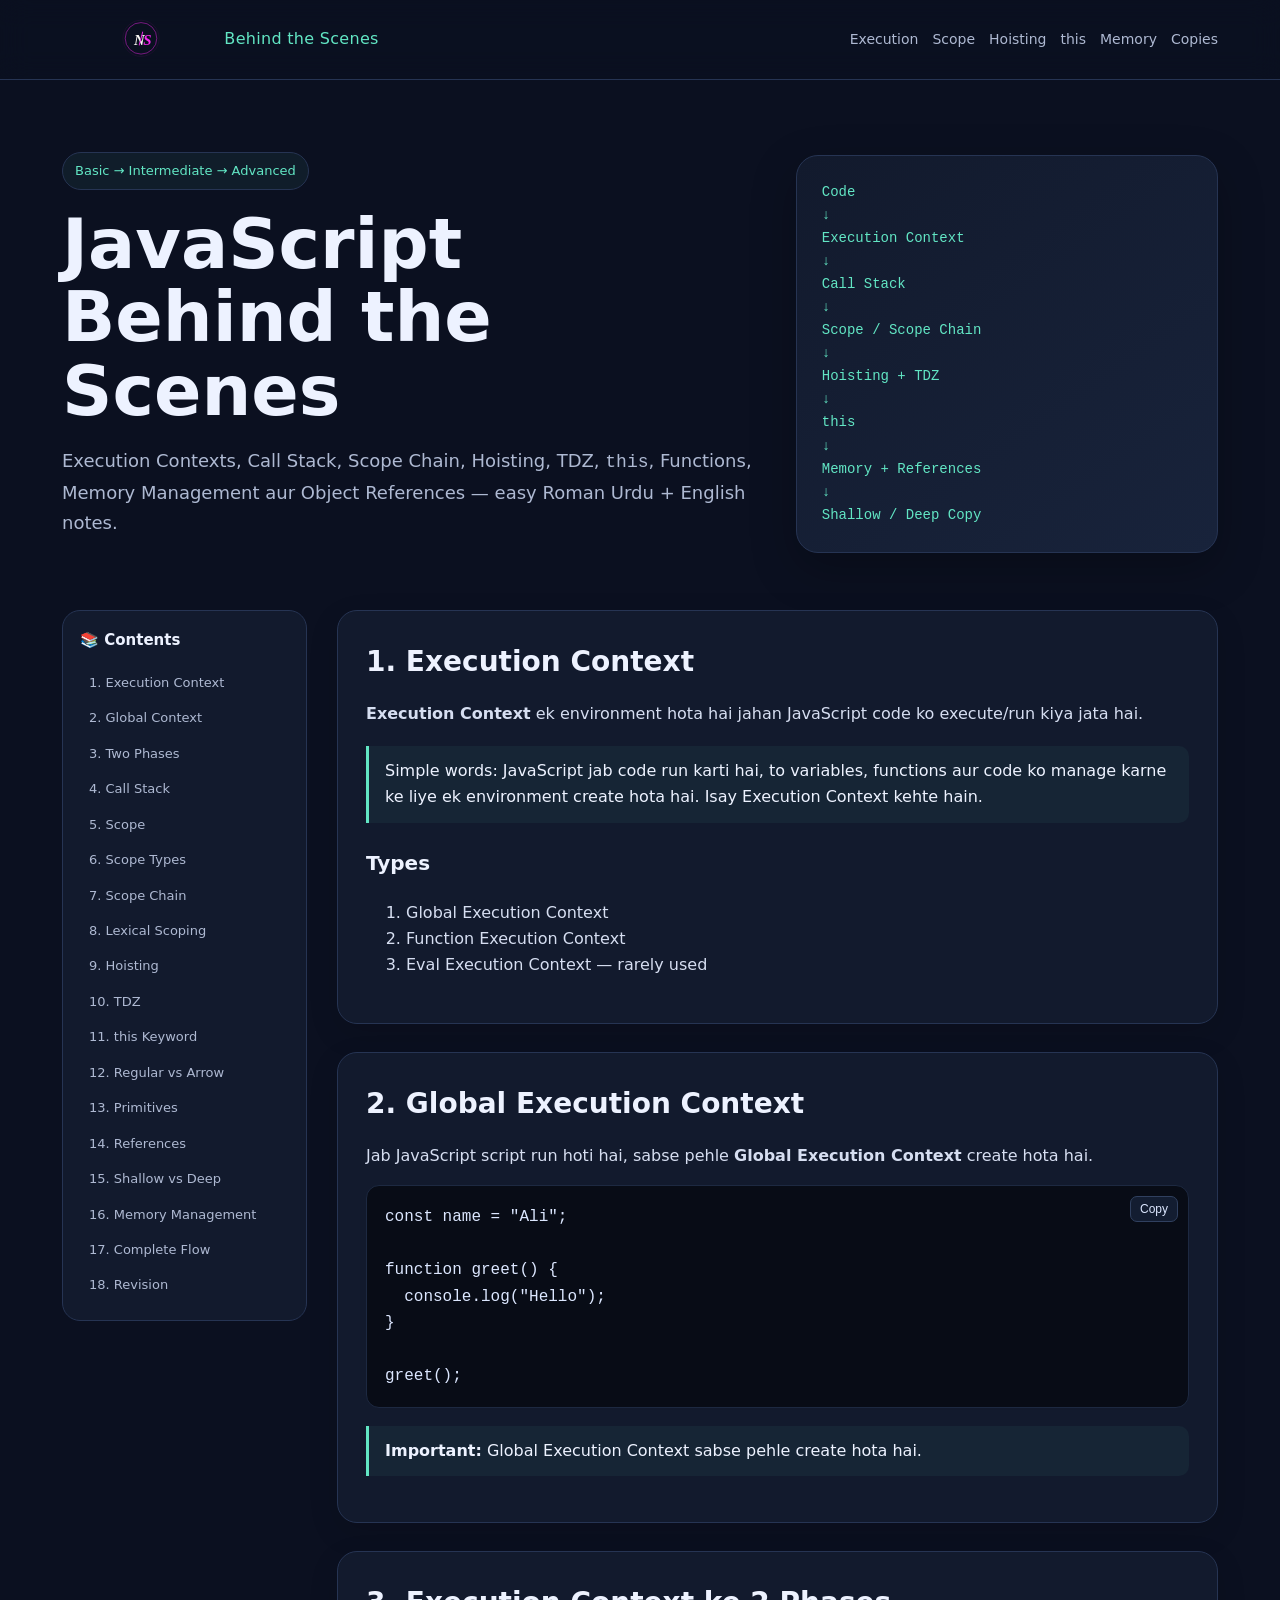
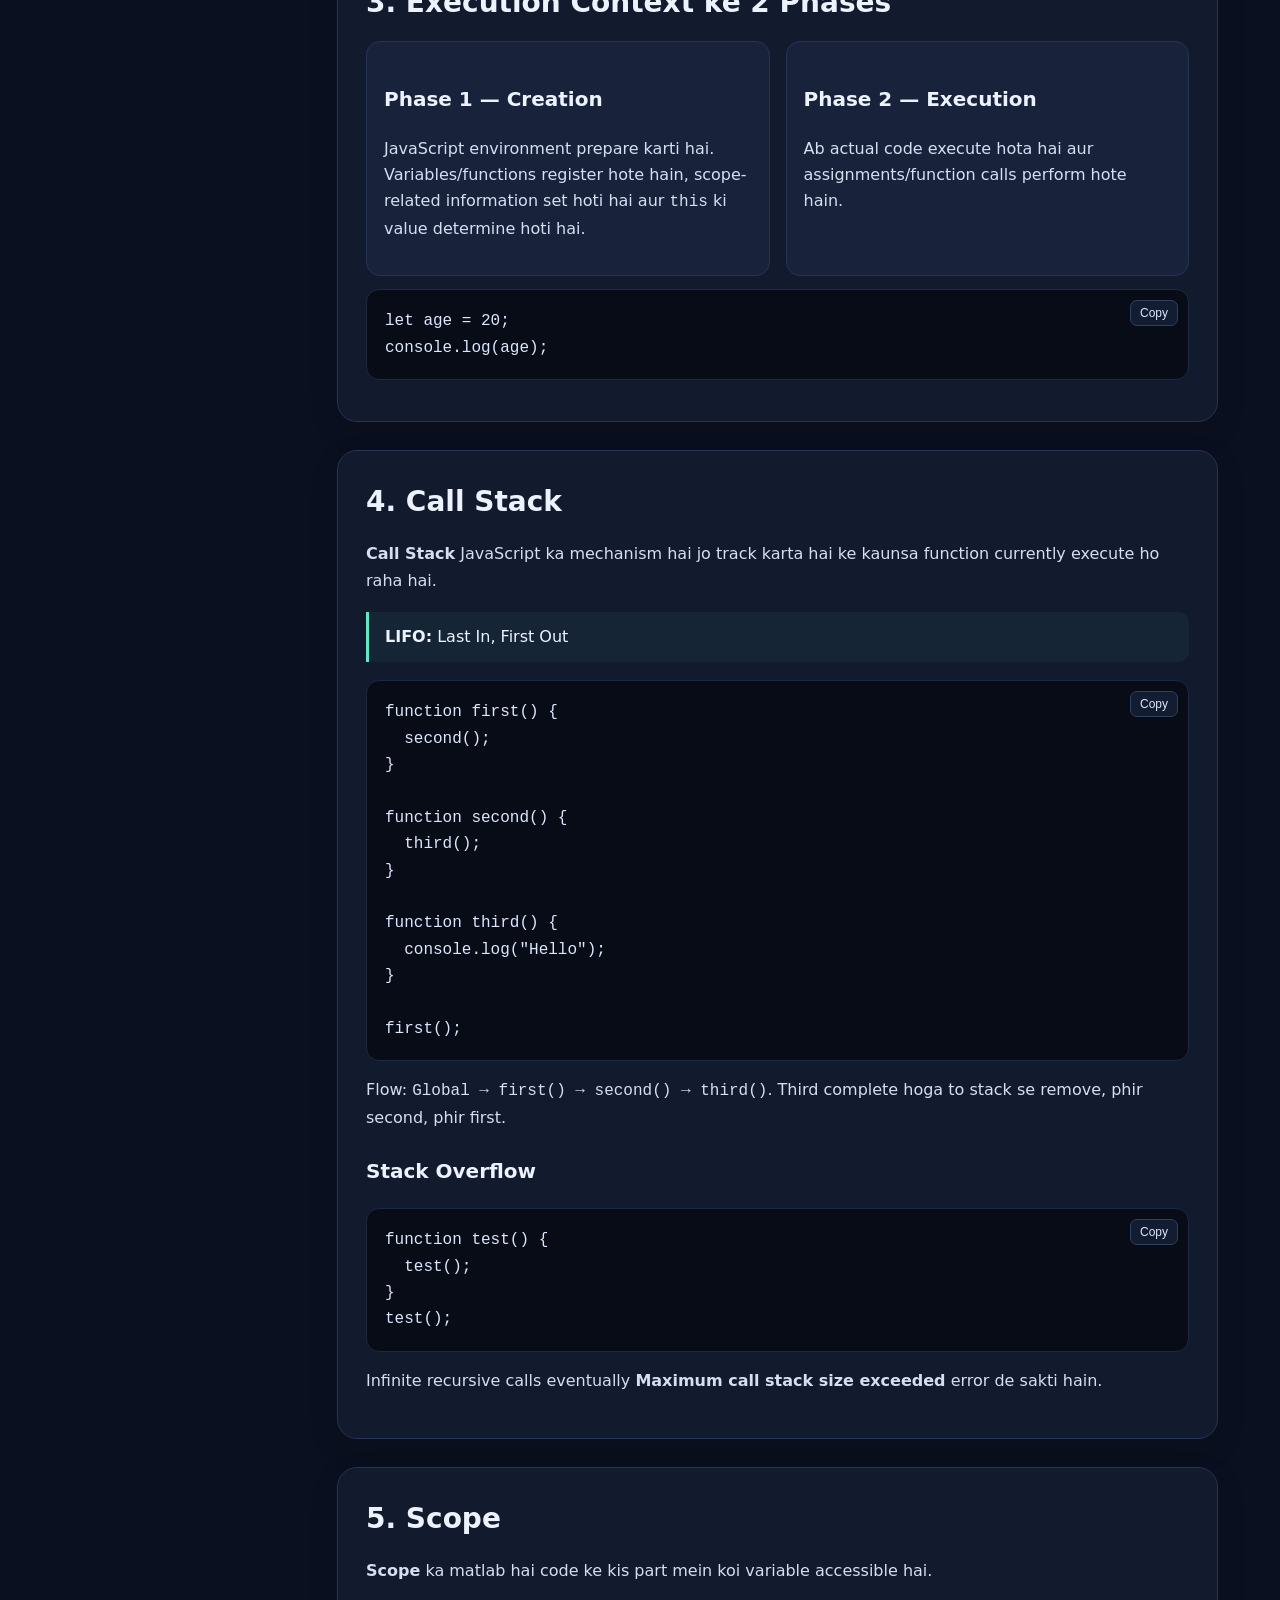
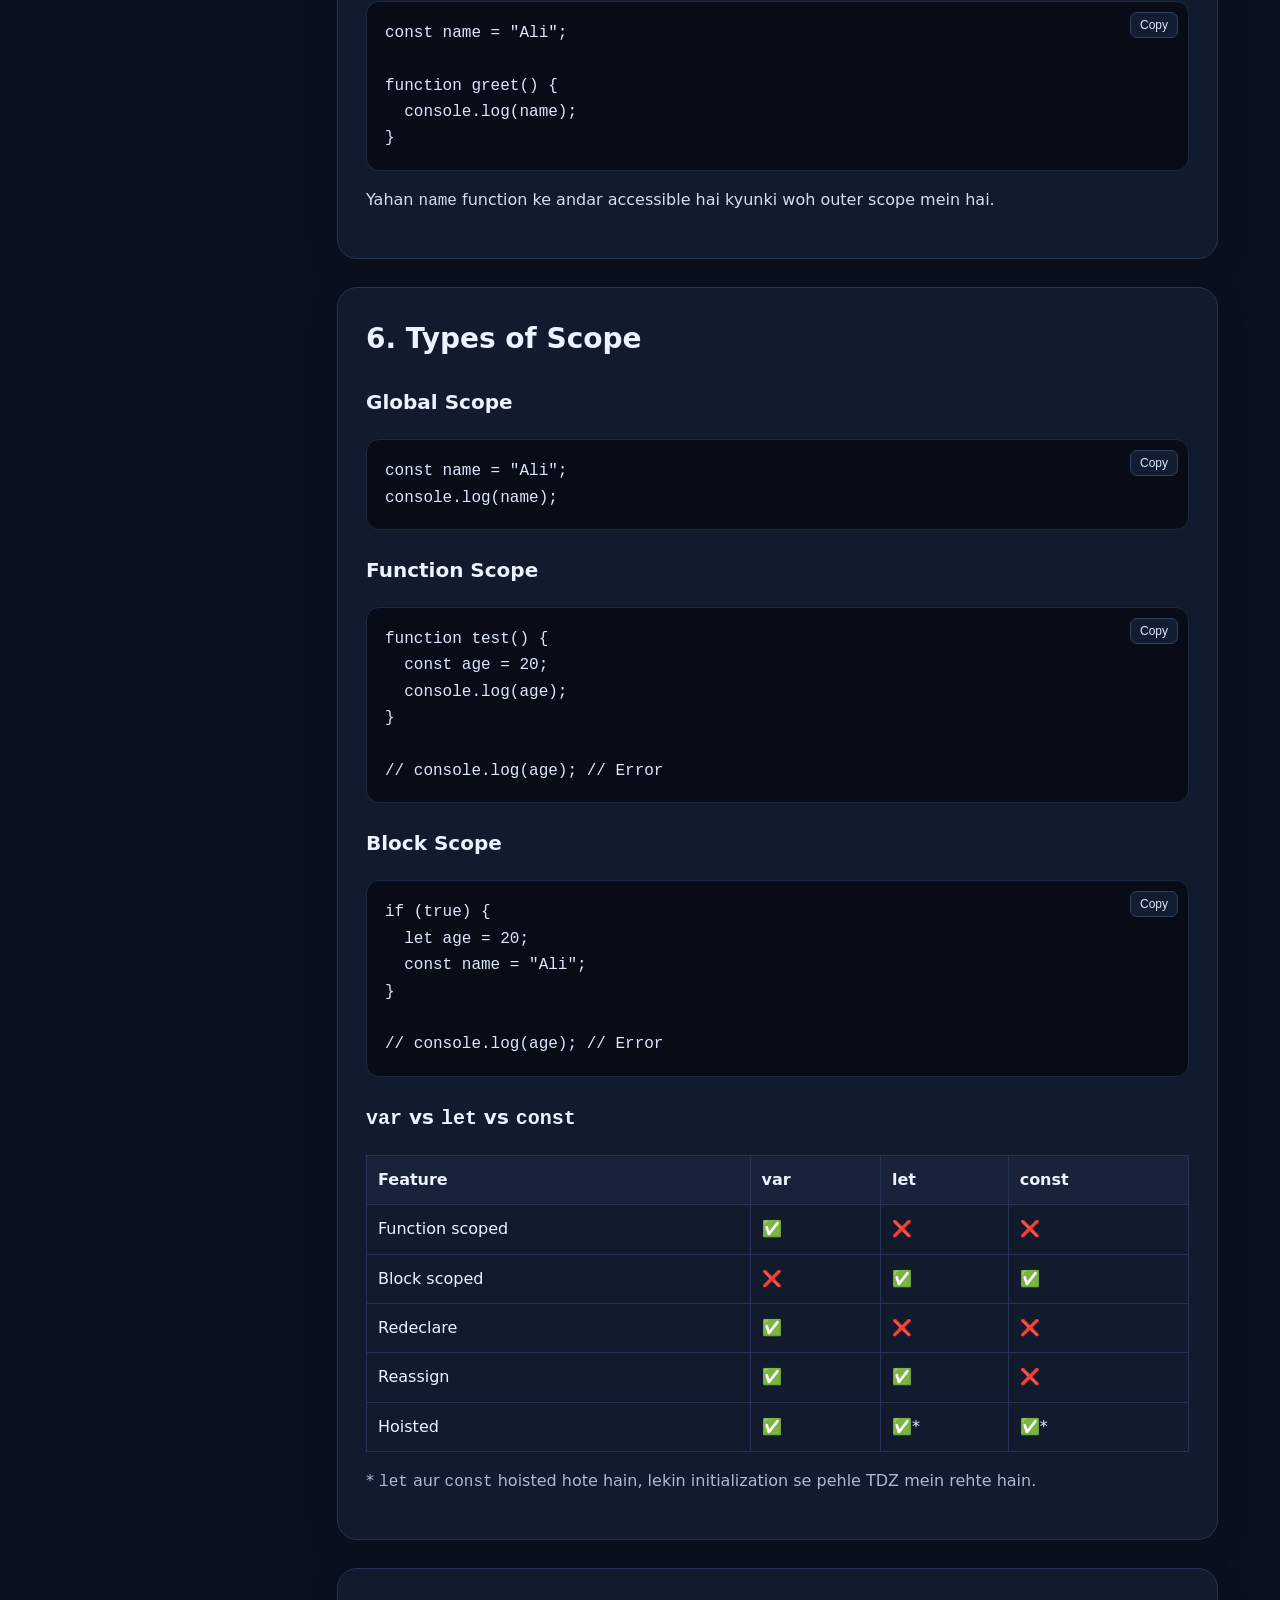
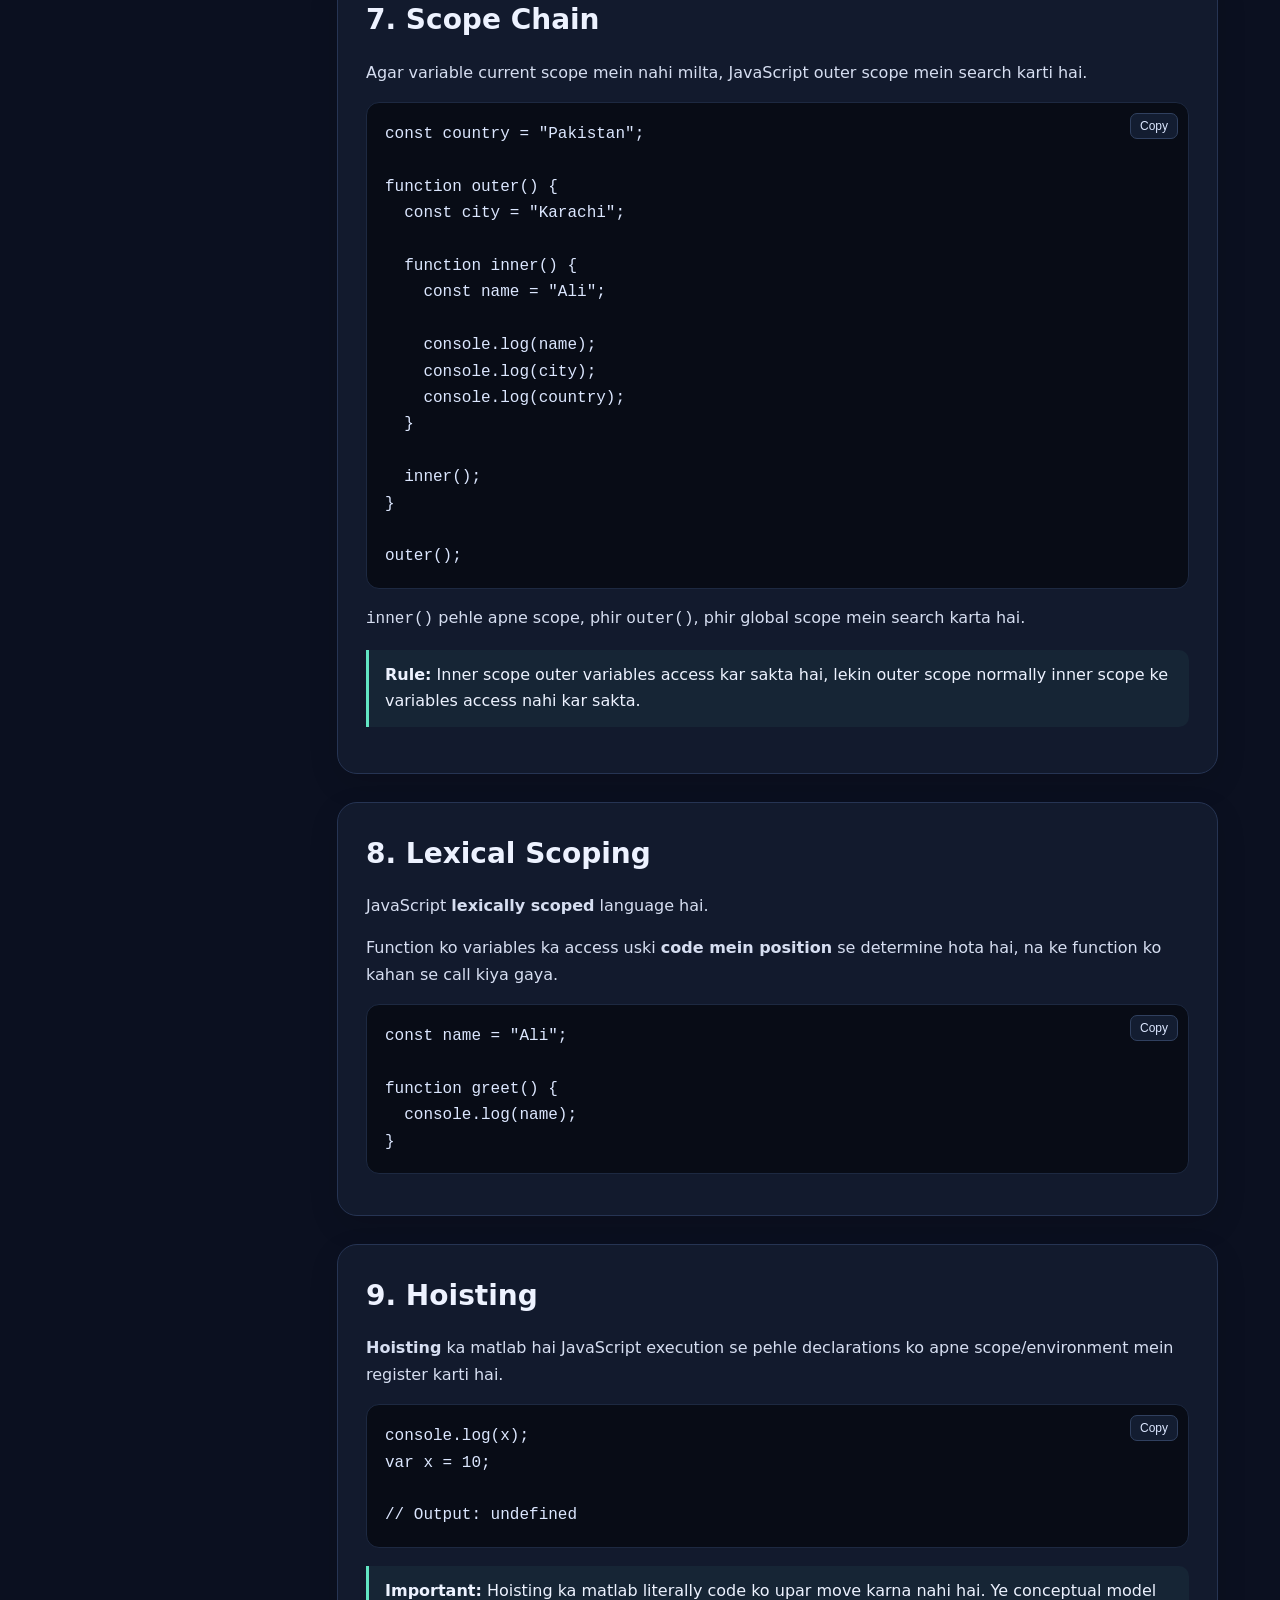
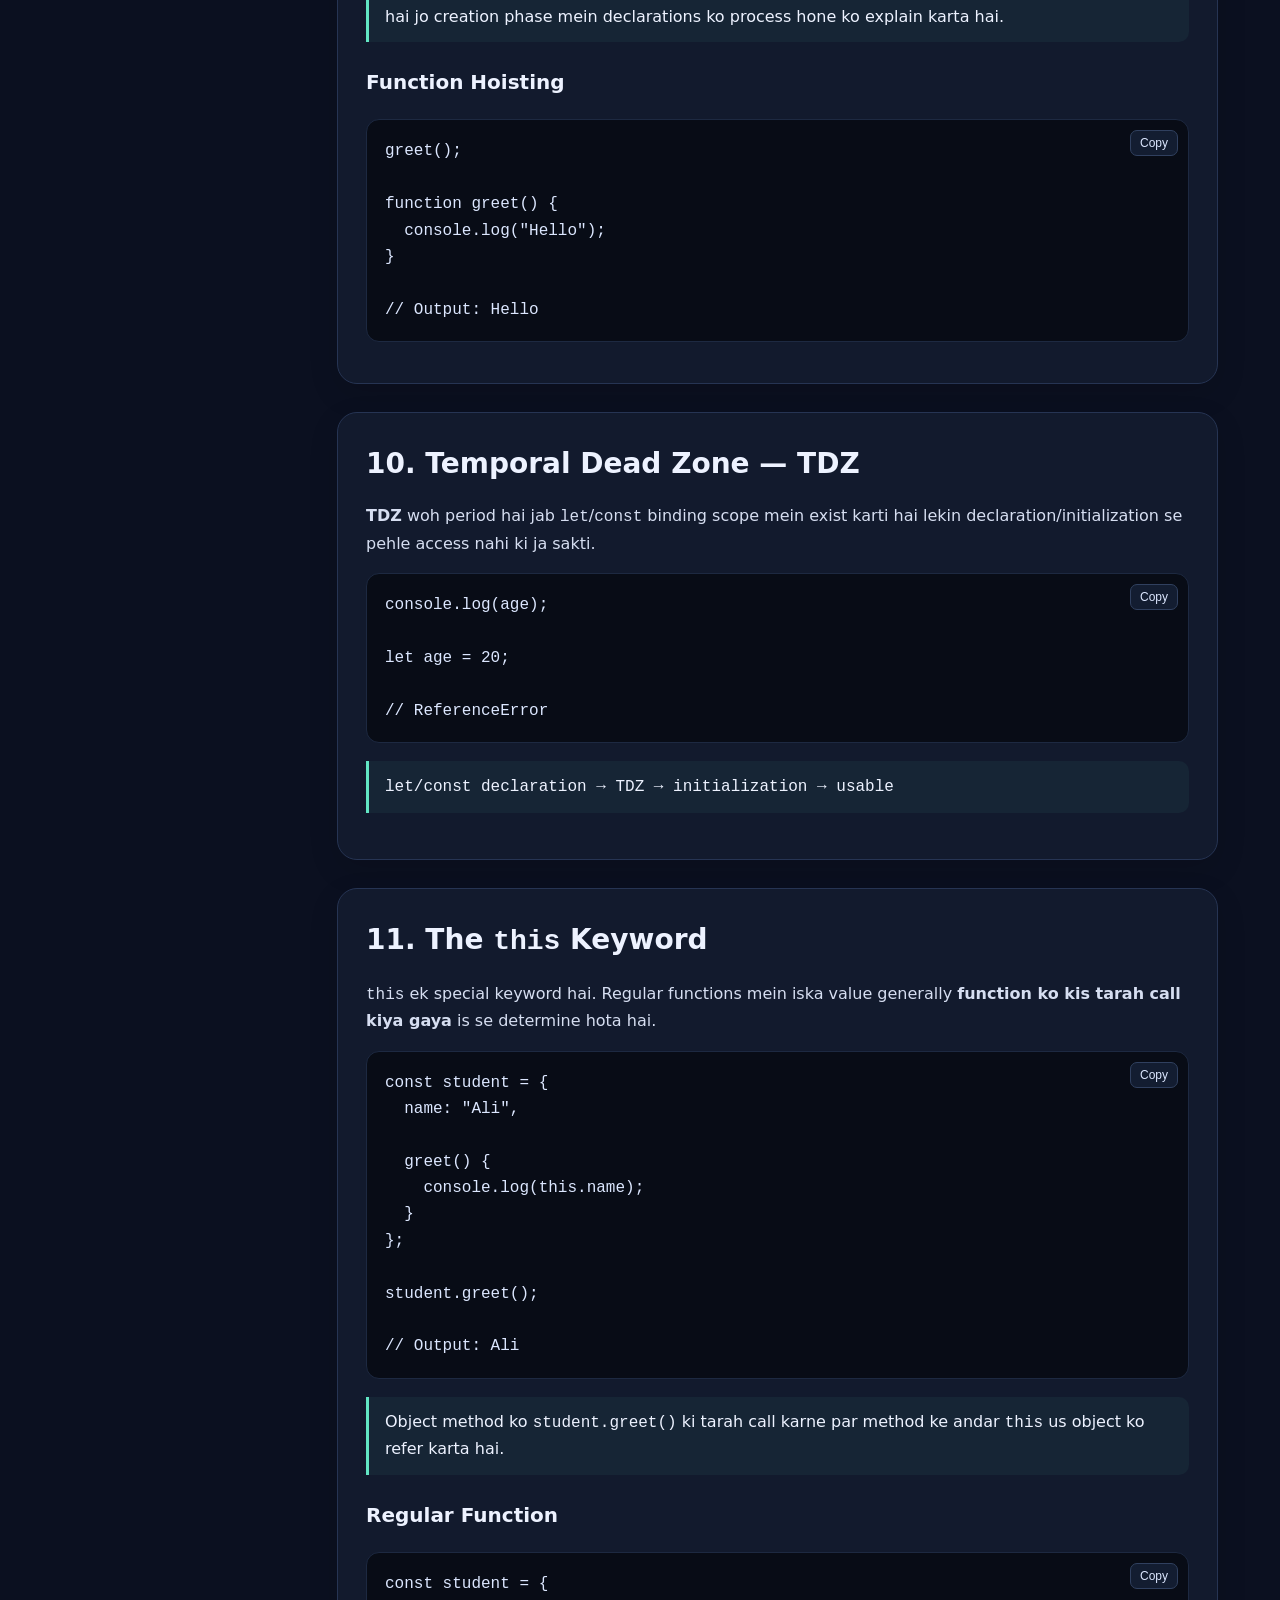
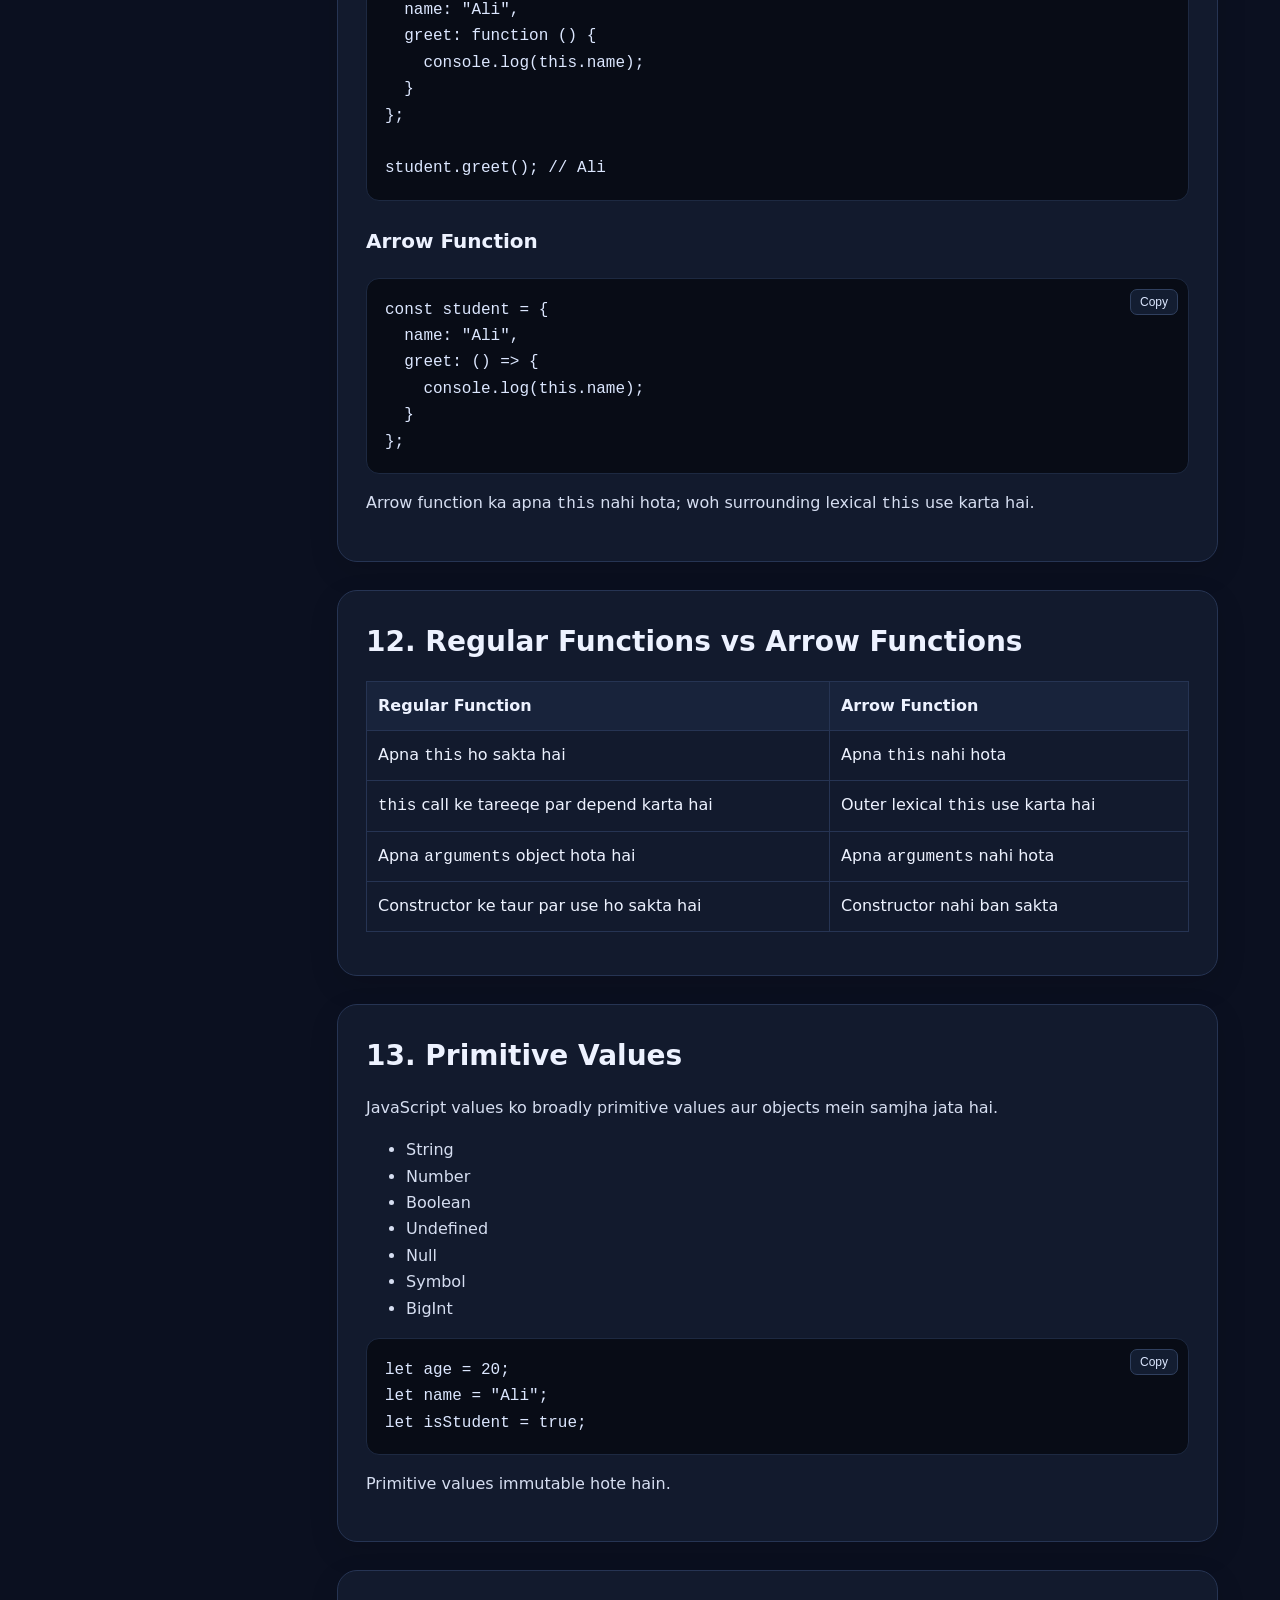
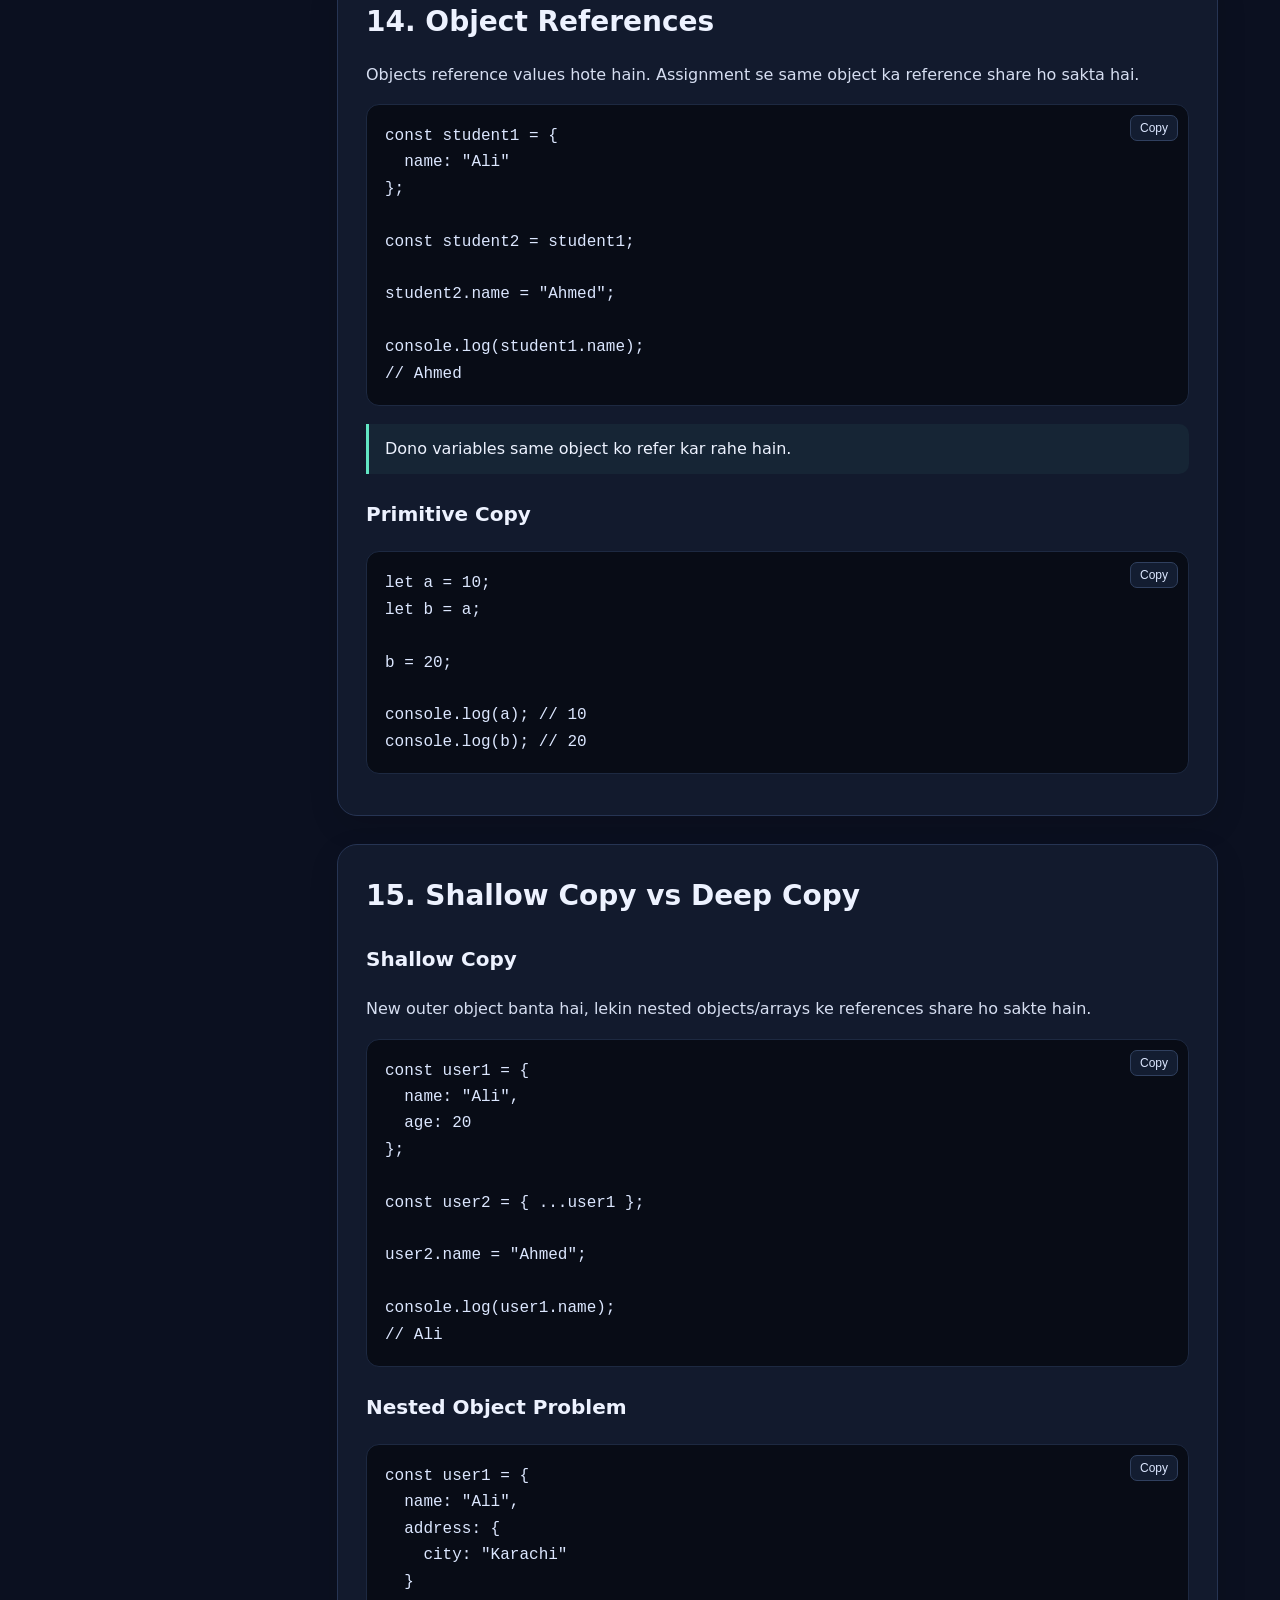
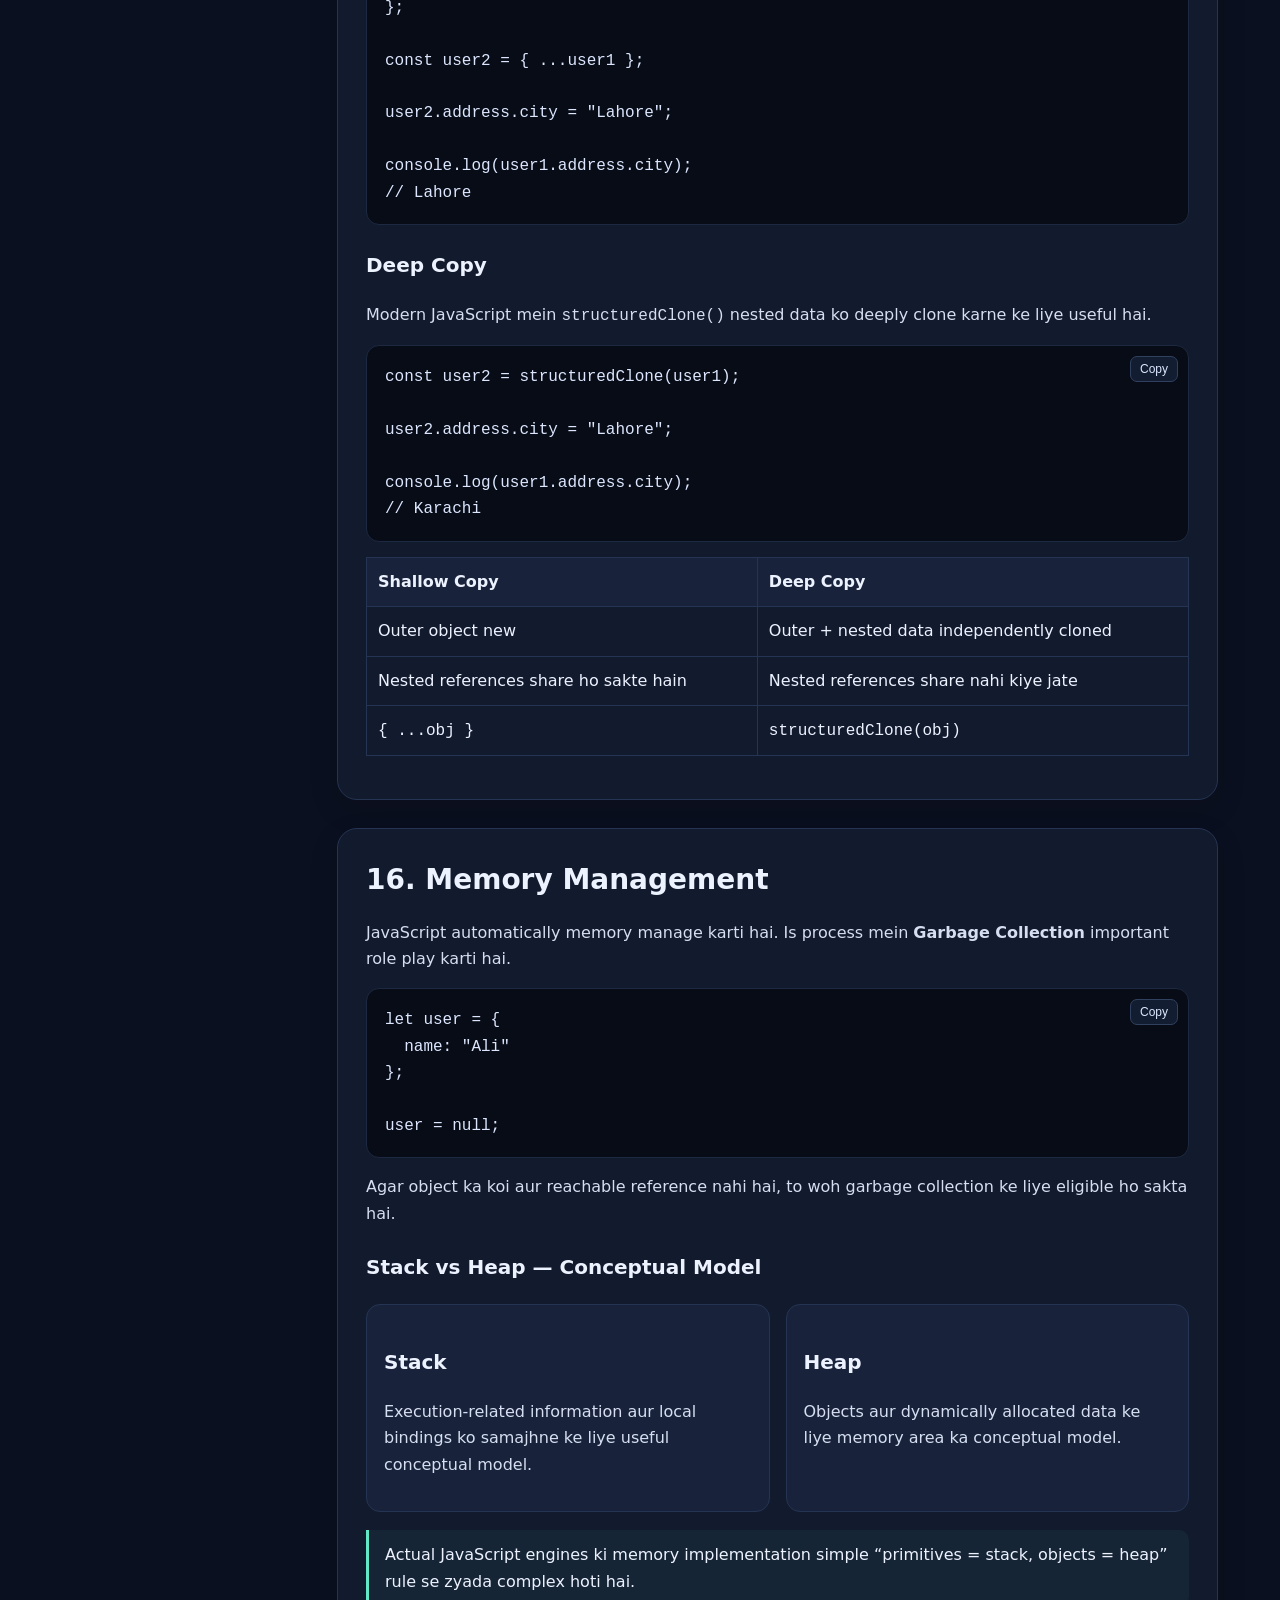
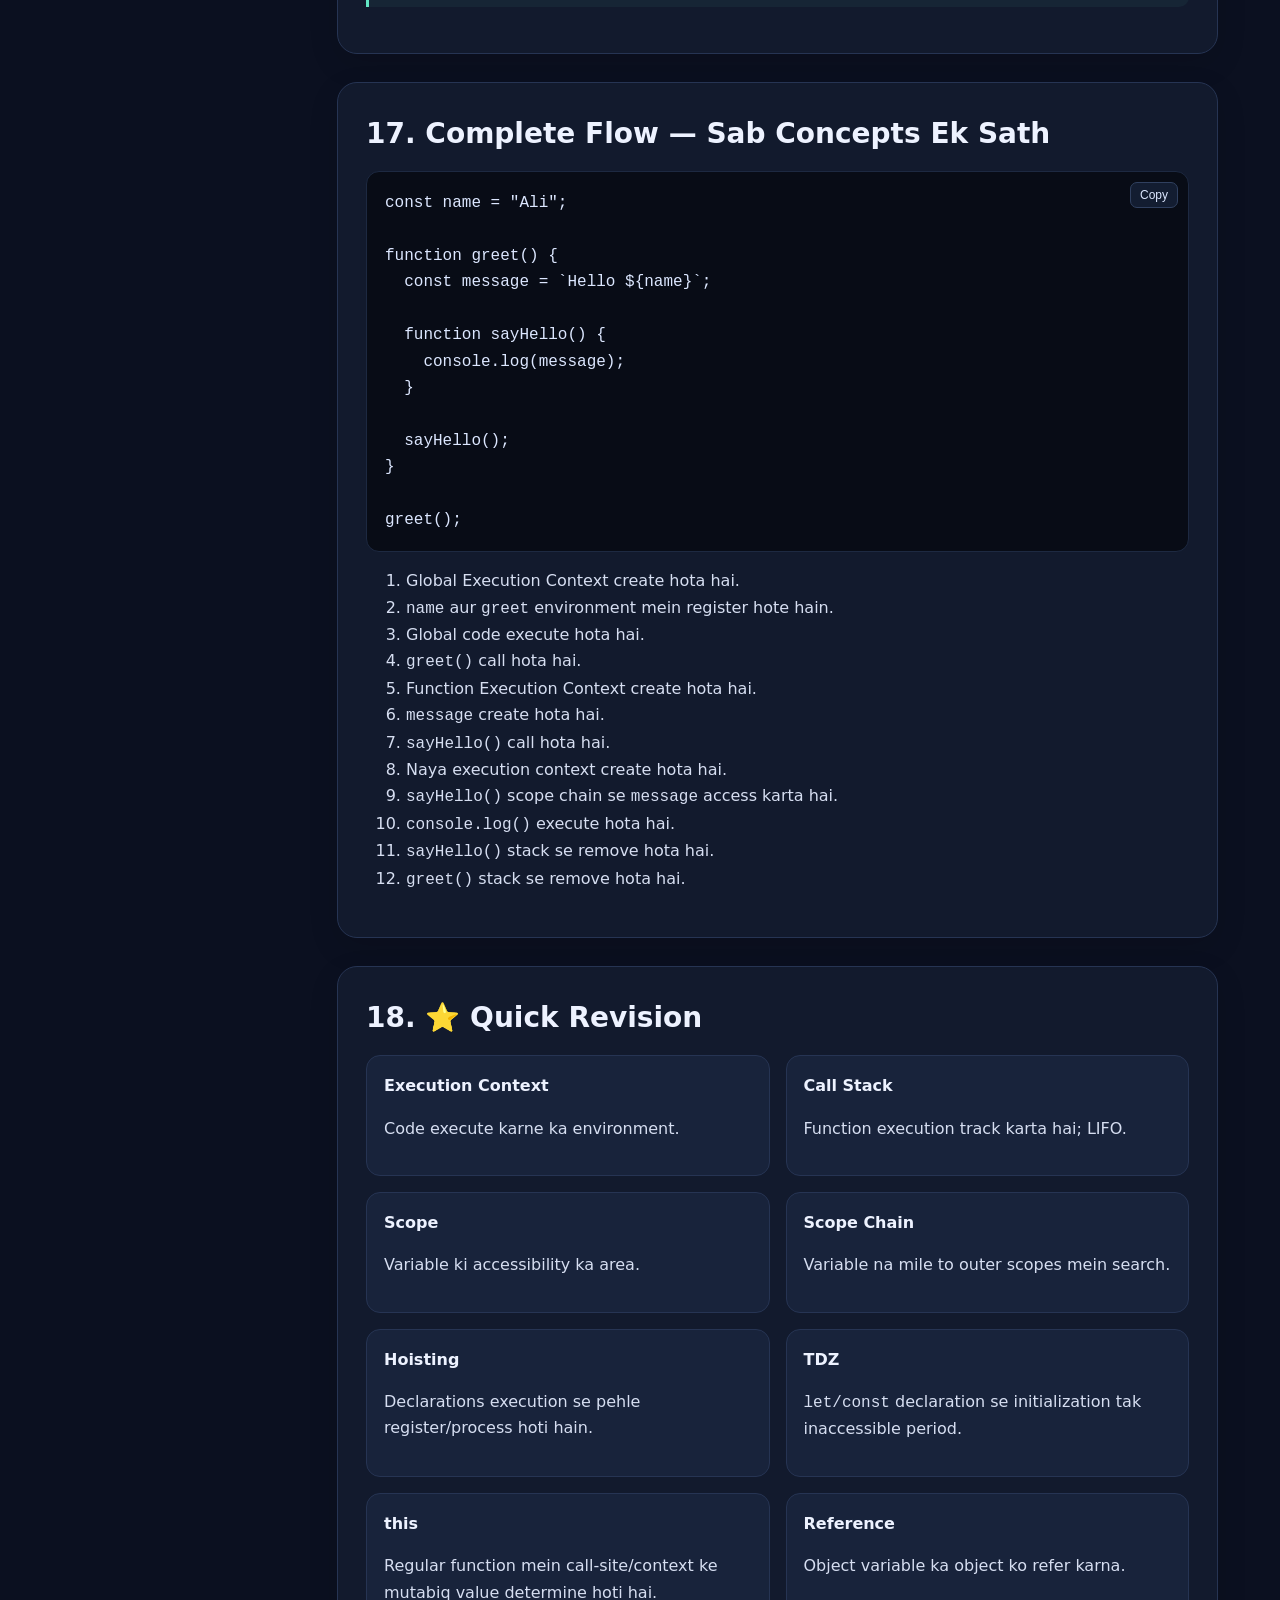
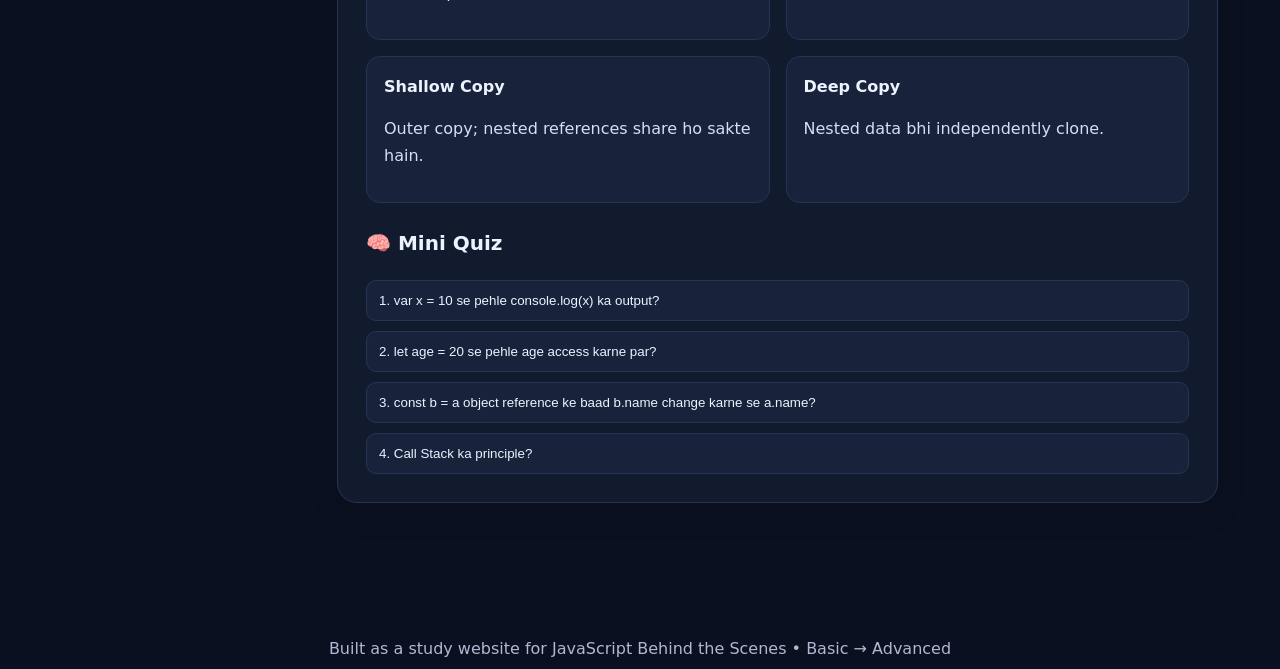
==== Beind_the_scene.html @ 3833b18a "first commit" ====
<!DOCTYPE html>
<html lang="en">
<head>
<meta charset="UTF-8">
<meta name="viewport" content="width=device-width, initial-scale=1.0">
<title>JavaScript Behind the Scenes</title>
<link rel="stylesheet" href="style.css">
</head>
<body>
<header>
<nav class="nav">
  <div class="logo">
    <img src="image/logoT.svg" alt="">
    <span>Behind the Scenes</span>
  </div>
  <div class="navlinks">
    <a href="#execution">Execution</a><a href="#scope">Scope</a><a href="#hoisting">Hoisting</a>
    <a href="#this">this</a><a href="#memory">Memory</a><a href="#copy">Copies</a>
  </div>
</nav>
</header>

<main>
<div class="hero">
  <div>
    <span class="badge">Basic → Intermediate → Advanced</span>
    <h1>JavaScript<br>Behind the Scenes</h1>
    <p>Execution Contexts, Call Stack, Scope Chain, Hoisting, TDZ, <code>this</code>, Functions, Memory Management aur Object References — easy Roman Urdu + English notes.</p>
  </div>
  <div class="hero-card">
    <div class="flow">Code
 ↓
Execution Context
 ↓
Call Stack
 ↓
Scope / Scope Chain
 ↓
Hoisting + TDZ
 ↓
this
 ↓
Memory + References
 ↓
Shallow / Deep Copy</div>
  </div>
</div>

<div class="layout">
<aside>
<h3>📚 Contents</h3>
<a href="#execution">1. Execution Context</a>
<a href="#global">2. Global Context</a>
<a href="#phases">3. Two Phases</a>
<a href="#stack">4. Call Stack</a>
<a href="#scope">5. Scope</a>
<a href="#scope-types">6. Scope Types</a>
<a href="#scopechain">7. Scope Chain</a>
<a href="#lexical">8. Lexical Scoping</a>
<a href="#hoisting">9. Hoisting</a>
<a href="#tdz">10. TDZ</a>
<a href="#this">11. this Keyword</a>
<a href="#functions">12. Regular vs Arrow</a>
<a href="#primitives">13. Primitives</a>
<a href="#references">14. References</a>
<a href="#copy">15. Shallow vs Deep</a>
<a href="#memory">16. Memory Management</a>
<a href="#flow">17. Complete Flow</a>
<a href="#revision">18. Revision</a>
</aside>

<div>
<section id="execution">
<h2>1. Execution Context</h2>
<p><b>Execution Context</b> ek environment hota hai jahan JavaScript code ko execute/run kiya jata hai.</p>
<div class="note">Simple words: JavaScript jab code run karti hai, to variables, functions aur code ko manage karne ke liye ek environment create hota hai. Isay Execution Context kehte hain.</div>
<h3>Types</h3>
<ol><li>Global Execution Context</li><li>Function Execution Context</li><li>Eval Execution Context — rarely used</li></ol>
</section>

<section id="global">
<h2>2. Global Execution Context</h2>
<p>Jab JavaScript script run hoti hai, sabse pehle <b>Global Execution Context</b> create hota hai.</p>
<pre><button class="copy">Copy</button><code>const name = "Ali";

function greet() {
  console.log("Hello");
}

greet();</code></pre>
<div class="note"><b>Important:</b> Global Execution Context sabse pehle create hota hai.</div>
</section>

<section id="phases">
<h2>3. Execution Context ke 2 Phases</h2>
<div class="grid">
<div class="mini"><h3>Phase 1 — Creation</h3><p>JavaScript environment prepare karti hai. Variables/functions register hote hain, scope-related information set hoti hai aur <code>this</code> ki value determine hoti hai.</p></div>
<div class="mini"><h3>Phase 2 — Execution</h3><p>Ab actual code execute hota hai aur assignments/function calls perform hote hain.</p></div>
</div>
<pre><button class="copy">Copy</button><code>let age = 20;
console.log(age);</code></pre>
</section>

<section id="stack">
<h2>4. Call Stack</h2>
<p><b>Call Stack</b> JavaScript ka mechanism hai jo track karta hai ke kaunsa function currently execute ho raha hai.</p>
<div class="note"><b>LIFO:</b> Last In, First Out</div>
<pre><button class="copy">Copy</button><code>function first() {
  second();
}

function second() {
  third();
}

function third() {
  console.log("Hello");
}

first();</code></pre>
<p>Flow: <code>Global → first() → second() → third()</code>. Third complete hoga to stack se remove, phir second, phir first.</p>
<h3>Stack Overflow</h3>
<pre><button class="copy">Copy</button><code>function test() {
  test();
}
test();</code></pre>
<p>Infinite recursive calls eventually <b>Maximum call stack size exceeded</b> error de sakti hain.</p>
</section>

<section id="scope">
<h2>5. Scope</h2>
<p><b>Scope</b> ka matlab hai code ke kis part mein koi variable accessible hai.</p>
<pre><button class="copy">Copy</button><code>const name = "Ali";

function greet() {
  console.log(name);
}</code></pre>
<p>Yahan <code>name</code> function ke andar accessible hai kyunki woh outer scope mein hai.</p>
</section>

<section id="scope-types">
<h2>6. Types of Scope</h2>
<h3>Global Scope</h3>
<pre><button class="copy">Copy</button><code>const name = "Ali";
console.log(name);</code></pre>
<h3>Function Scope</h3>
<pre><button class="copy">Copy</button><code>function test() {
  const age = 20;
  console.log(age);
}

// console.log(age); // Error</code></pre>
<h3>Block Scope</h3>
<pre><button class="copy">Copy</button><code>if (true) {
  let age = 20;
  const name = "Ali";
}

// console.log(age); // Error</code></pre>
<h3><code>var</code> vs <code>let</code> vs <code>const</code></h3>
<table><tr><th>Feature</th><th>var</th><th>let</th><th>const</th></tr>
<tr><td>Function scoped</td><td>✅</td><td>❌</td><td>❌</td></tr>
<tr><td>Block scoped</td><td>❌</td><td>✅</td><td>✅</td></tr>
<tr><td>Redeclare</td><td>✅</td><td>❌</td><td>❌</td></tr>
<tr><td>Reassign</td><td>✅</td><td>✅</td><td>❌</td></tr>
<tr><td>Hoisted</td><td>✅</td><td>✅*</td><td>✅*</td></tr></table>
<p class="muted">* <code>let</code> aur <code>const</code> hoisted hote hain, lekin initialization se pehle TDZ mein rehte hain.</p>
</section>

<section id="scopechain">
<h2>7. Scope Chain</h2>
<p>Agar variable current scope mein nahi milta, JavaScript outer scope mein search karti hai.</p>
<pre><button class="copy">Copy</button><code>const country = "Pakistan";

function outer() {
  const city = "Karachi";

  function inner() {
    const name = "Ali";

    console.log(name);
    console.log(city);
    console.log(country);
  }

  inner();
}

outer();</code></pre>
<p><code>inner()</code> pehle apne scope, phir <code>outer()</code>, phir global scope mein search karta hai.</p>
<div class="note"><b>Rule:</b> Inner scope outer variables access kar sakta hai, lekin outer scope normally inner scope ke variables access nahi kar sakta.</div>
</section>

<section id="lexical">
<h2>8. Lexical Scoping</h2>
<p>JavaScript <b>lexically scoped</b> language hai.</p>
<p>Function ko variables ka access uski <b>code mein position</b> se determine hota hai, na ke function ko kahan se call kiya gaya.</p>
<pre><button class="copy">Copy</button><code>const name = "Ali";

function greet() {
  console.log(name);
}</code></pre>
</section>

<section id="hoisting">
<h2>9. Hoisting</h2>
<p><b>Hoisting</b> ka matlab hai JavaScript execution se pehle declarations ko apne scope/environment mein register karti hai.</p>
<pre><button class="copy">Copy</button><code>console.log(x);
var x = 10;

// Output: undefined</code></pre>
<div class="note"><b>Important:</b> Hoisting ka matlab literally code ko upar move karna nahi hai. Ye conceptual model hai jo creation phase mein declarations ko process hone ko explain karta hai.</div>
<h3>Function Hoisting</h3>
<pre><button class="copy">Copy</button><code>greet();

function greet() {
  console.log("Hello");
}

// Output: Hello</code></pre>
</section>

<section id="tdz">
<h2>10. Temporal Dead Zone — TDZ</h2>
<p><b>TDZ</b> woh period hai jab <code>let</code>/<code>const</code> binding scope mein exist karti hai lekin declaration/initialization se pehle access nahi ki ja sakti.</p>
<pre><button class="copy">Copy</button><code>console.log(age);

let age = 20;

// ReferenceError</code></pre>
<div class="note"><code>let/const declaration → TDZ → initialization → usable</code></div>
</section>

<section id="this">
<h2>11. The <code>this</code> Keyword</h2>
<p><code>this</code> ek special keyword hai. Regular functions mein iska value generally <b>function ko kis tarah call kiya gaya</b> is se determine hota hai.</p>
<pre><button class="copy">Copy</button><code>const student = {
  name: "Ali",

  greet() {
    console.log(this.name);
  }
};

student.greet();

// Output: Ali</code></pre>
<div class="note">Object method ko <code>student.greet()</code> ki tarah call karne par method ke andar <code>this</code> us object ko refer karta hai.</div>
<h3>Regular Function</h3>
<pre><button class="copy">Copy</button><code>const student = {
  name: "Ali",
  greet: function () {
    console.log(this.name);
  }
};

student.greet(); // Ali</code></pre>
<h3>Arrow Function</h3>
<pre><button class="copy">Copy</button><code>const student = {
  name: "Ali",
  greet: () => {
    console.log(this.name);
  }
};</code></pre>
<p>Arrow function ka apna <code>this</code> nahi hota; woh surrounding lexical <code>this</code> use karta hai.</p>
</section>

<section id="functions">
<h2>12. Regular Functions vs Arrow Functions</h2>
<table><tr><th>Regular Function</th><th>Arrow Function</th></tr>
<tr><td>Apna <code>this</code> ho sakta hai</td><td>Apna <code>this</code> nahi hota</td></tr>
<tr><td><code>this</code> call ke tareeqe par depend karta hai</td><td>Outer lexical <code>this</code> use karta hai</td></tr>
<tr><td>Apna <code>arguments</code> object hota hai</td><td>Apna <code>arguments</code> nahi hota</td></tr>
<tr><td>Constructor ke taur par use ho sakta hai</td><td>Constructor nahi ban sakta</td></tr></table>
</section>

<section id="primitives">
<h2>13. Primitive Values</h2>
<p>JavaScript values ko broadly primitive values aur objects mein samjha jata hai.</p>
<ul><li>String</li><li>Number</li><li>Boolean</li><li>Undefined</li><li>Null</li><li>Symbol</li><li>BigInt</li></ul>
<pre><button class="copy">Copy</button><code>let age = 20;
let name = "Ali";
let isStudent = true;</code></pre>
<p>Primitive values immutable hote hain.</p>
</section>

<section id="references">
<h2>14. Object References</h2>
<p>Objects reference values hote hain. Assignment se same object ka reference share ho sakta hai.</p>
<pre><button class="copy">Copy</button><code>const student1 = {
  name: "Ali"
};

const student2 = student1;

student2.name = "Ahmed";

console.log(student1.name);
// Ahmed</code></pre>
<div class="note">Dono variables same object ko refer kar rahe hain.</div>
<h3>Primitive Copy</h3>
<pre><button class="copy">Copy</button><code>let a = 10;
let b = a;

b = 20;

console.log(a); // 10
console.log(b); // 20</code></pre>
</section>

<section id="copy">
<h2>15. Shallow Copy vs Deep Copy</h2>
<h3>Shallow Copy</h3>
<p>New outer object banta hai, lekin nested objects/arrays ke references share ho sakte hain.</p>
<pre><button class="copy">Copy</button><code>const user1 = {
  name: "Ali",
  age: 20
};

const user2 = { ...user1 };

user2.name = "Ahmed";

console.log(user1.name);
// Ali</code></pre>
<h3>Nested Object Problem</h3>
<pre><button class="copy">Copy</button><code>const user1 = {
  name: "Ali",
  address: {
    city: "Karachi"
  }
};

const user2 = { ...user1 };

user2.address.city = "Lahore";

console.log(user1.address.city);
// Lahore</code></pre>
<h3>Deep Copy</h3>
<p>Modern JavaScript mein <code>structuredClone()</code> nested data ko deeply clone karne ke liye useful hai.</p>
<pre><button class="copy">Copy</button><code>const user2 = structuredClone(user1);

user2.address.city = "Lahore";

console.log(user1.address.city);
// Karachi</code></pre>
<table><tr><th>Shallow Copy</th><th>Deep Copy</th></tr>
<tr><td>Outer object new</td><td>Outer + nested data independently cloned</td></tr>
<tr><td>Nested references share ho sakte hain</td><td>Nested references share nahi kiye jate</td></tr>
<tr><td><code>{ ...obj }</code></td><td><code>structuredClone(obj)</code></td></tr></table>
</section>

<section id="memory">
<h2>16. Memory Management</h2>
<p>JavaScript automatically memory manage karti hai. Is process mein <b>Garbage Collection</b> important role play karti hai.</p>
<pre><button class="copy">Copy</button><code>let user = {
  name: "Ali"
};

user = null;</code></pre>
<p>Agar object ka koi aur reachable reference nahi hai, to woh garbage collection ke liye eligible ho sakta hai.</p>
<h3>Stack vs Heap — Conceptual Model</h3>
<div class="grid">
<div class="mini"><h3>Stack</h3><p>Execution-related information aur local bindings ko samajhne ke liye useful conceptual model.</p></div>
<div class="mini"><h3>Heap</h3><p>Objects aur dynamically allocated data ke liye memory area ka conceptual model.</p></div>
</div>
<div class="note">Actual JavaScript engines ki memory implementation simple “primitives = stack, objects = heap” rule se zyada complex hoti hai.</div>
</section>

<section id="flow">
<h2>17. Complete Flow — Sab Concepts Ek Sath</h2>
<pre><button class="copy">Copy</button><code>const name = "Ali";

function greet() {
  const message = `Hello ${name}`;

  function sayHello() {
    console.log(message);
  }

  sayHello();
}

greet();</code></pre>
<ol>
<li>Global Execution Context create hota hai.</li>
<li><code>name</code> aur <code>greet</code> environment mein register hote hain.</li>
<li>Global code execute hota hai.</li>
<li><code>greet()</code> call hota hai.</li>
<li>Function Execution Context create hota hai.</li>
<li><code>message</code> create hota hai.</li>
<li><code>sayHello()</code> call hota hai.</li>
<li>Naya execution context create hota hai.</li>
<li><code>sayHello()</code> scope chain se <code>message</code> access karta hai.</li>
<li><code>console.log()</code> execute hota hai.</li>
<li><code>sayHello()</code> stack se remove hota hai.</li>
<li><code>greet()</code> stack se remove hota hai.</li>
</ol>
</section>

<section id="revision">
<h2>18. ⭐ Quick Revision</h2>
<div class="grid">
<div class="mini"><b>Execution Context</b><p>Code execute karne ka environment.</p></div>
<div class="mini"><b>Call Stack</b><p>Function execution track karta hai; LIFO.</p></div>
<div class="mini"><b>Scope</b><p>Variable ki accessibility ka area.</p></div>
<div class="mini"><b>Scope Chain</b><p>Variable na mile to outer scopes mein search.</p></div>
<div class="mini"><b>Hoisting</b><p>Declarations execution se pehle register/process hoti hain.</p></div>
<div class="mini"><b>TDZ</b><p><code>let/const</code> declaration se initialization tak inaccessible period.</p></div>
<div class="mini"><b>this</b><p>Regular function mein call-site/context ke mutabiq value determine hoti hai.</p></div>
<div class="mini"><b>Reference</b><p>Object variable ka object ko refer karna.</p></div>
<div class="mini"><b>Shallow Copy</b><p>Outer copy; nested references share ho sakte hain.</p></div>
<div class="mini"><b>Deep Copy</b><p>Nested data bhi independently clone.</p></div>
</div>

<h3>🧠 Mini Quiz</h3>
<div class="quiz">
<button onclick="showAnswer(this,'undefined')">1. var x = 10 se pehle console.log(x) ka output?</button>
<button onclick="showAnswer(this,'ReferenceError')">2. let age = 20 se pehle age access karne par?</button>
<button onclick="showAnswer(this,'Ahmed')">3. const b = a object reference ke baad b.name change karne se a.name?</button>
<button onclick="showAnswer(this,'LIFO')">4. Call Stack ka principle?</button>
</div>
</section>
</div>
</div>
</main>
<footer>Built as a study website for JavaScript Behind the Scenes • Basic → Advanced</footer>

<script>
document.querySelectorAll('.copy').forEach(btn=>{
  btn.addEventListener('click',()=>{
    const text=btn.parentElement.querySelector('code').innerText;
    navigator.clipboard.writeText(text);
    const old=btn.innerText; btn.innerText='Copied!';
    setTimeout(()=>btn.innerText=old,900);
  });
});
function showAnswer(btn, answer){
  let next=btn.nextElementSibling;
  if(next && next.classList.contains('answer')) next.remove();
  else {
    const div=document.createElement('div');
    div.className='answer';
    div.textContent='Answer: '+answer;
    btn.insertAdjacentElement('afterend',div);
  }
}
</script>
</body>
</html>
---- style.css ----
:root {
    --bg: #0b1020;
    --panel: #121a2d;
    --panel2: #18233b;
    --text: #edf2ff;
    --muted: #aeb9d2;
    --accent: #7c9cff;
    --accent2: #62e6c4;
    --border: #263453;
    --code: #080c16;
    --shadow: 0 16px 45px rgba(0, 0, 0, .25);
}

* {
    box-sizing: border-box
}

html {
    scroll-behavior: smooth
}

body {
    margin: 0;
    background: var(--bg);
    color: var(--text);
    font-family: Inter, system-ui, -apple-system, Segoe UI, sans-serif;
    line-height: 1.65
}

a {
    color: inherit;
    text-decoration: none
}

header {
    position: sticky;
    top: 0;
    z-index: 20;
    background: rgba(11, 16, 32, .88);
    backdrop-filter: blur(14px);
    border-bottom: 1px solid var(--border)
}

.nav {
    max-width: 1200px;
    margin: auto;
    padding: 14px 22px;
    display: flex;
    align-items: center;
    justify-content: space-between;
    gap: 20px
}

/* .logo {
    font-weight: 500;
    letter-spacing: .3px;
    display: flex;
    width: 4rem;
    background-color: antiquewhite;
} */
.logo {
    font-weight: 500;
    letter-spacing: .3px;
    display: flex;
    align-items: center;
    gap: 4px;
    white-space: nowrap;
    width: auto;
}

.logo span {
    color: var(--accent2)
}

.navlinks {
    display: flex;
    gap: 14px;
    flex-wrap: wrap
}

.navlinks a {
    color: var(--muted);
    font-size: 14px
}

.navlinks a:hover {
    color: var(--text)
}

.hero {
    max-width: 1200px;
    margin: auto;
    padding: 72px 22px 45px;
    display: grid;
    grid-template-columns: 1.25fr .75fr;
    gap: 30px;
    align-items: center
}

.badge {
    display: inline-block;
    padding: 7px 12px;
    border: 1px solid var(--border);
    border-radius: 999px;
    color: var(--accent2);
    font-size: 13px;
    background: rgba(98, 230, 196, .06)
}

h1 {
    font-size: clamp(38px, 6vw, 70px);
    line-height: 1.05;
    margin: 18px 0
}

.hero p {
    color: var(--muted);
    font-size: 18px;
    max-width: 720px
}

.hero-card {
    background: linear-gradient(145deg, var(--panel), var(--panel2));
    border: 1px solid var(--border);
    padding: 25px;
    border-radius: 22px;
    box-shadow: var(--shadow)
}

.flow {
    font-family: ui-monospace, monospace;
    color: var(--accent2);
    font-size: 14px;
    white-space: pre-line
}

.layout {
    max-width: 1200px;
    margin: auto;
    padding: 10px 22px 70px;
    display: grid;
    grid-template-columns: 245px 1fr;
    gap: 30px
}

aside {
    position: sticky;
    top: 82px;
    height: max-content;
    background: var(--panel);
    border: 1px solid var(--border);
    border-radius: 18px;
    padding: 17px
}

aside h3 {
    margin: 0 0 12px;
    font-size: 15px
}

aside a {
    display: block;
    padding: 7px 9px;
    color: var(--muted);
    font-size: 13px;
    border-radius: 8px
}

aside a:hover {
    background: var(--panel2);
    color: var(--text)
}

section {
    scroll-margin-top: 95px;
    margin-bottom: 28px;
    background: var(--panel);
    border: 1px solid var(--border);
    border-radius: 20px;
    padding: 28px;
    box-shadow: 0 10px 30px rgba(0, 0, 0, .12)
}

h2 {
    margin: 0 0 14px;
    font-size: 28px
}

h3 {
    font-size: 20px;
    margin-top: 24px
}

p,
li {
    color: #d6def1
}

.muted {
    color: var(--muted)
}

.note {
    border-left: 3px solid var(--accent2);
    padding: 12px 16px;
    background: rgba(98, 230, 196, .05);
    margin: 18px 0;
    border-radius: 0 10px 10px 0
}

code {
    font-family: ui-monospace, SFMono-Regular, Menlo, monospace
}

pre {
    position: relative;
    background: var(--code);
    border: 1px solid #1d2941;
    border-radius: 13px;
    padding: 18px;
    overflow: auto;
    color: #dce7ff
}

.copy {
    position: absolute;
    right: 10px;
    top: 10px;
    border: 1px solid #30405f;
    background: #131d31;
    color: #dce7ff;
    border-radius: 7px;
    padding: 5px 9px;
    cursor: pointer;
    font-size: 12px
}

table {
    width: 100%;
    border-collapse: collapse;
    margin: 15px 0
}

th,
td {
    padding: 11px;
    border: 1px solid var(--border);
    text-align: left
}

th {
    background: var(--panel2)
}

.grid {
    display: grid;
    grid-template-columns: repeat(2, 1fr);
    gap: 16px
}

.mini {
    background: var(--panel2);
    border: 1px solid var(--border);
    border-radius: 14px;
    padding: 17px
}

.quiz {
    display: grid;
    gap: 10px
}

.quiz button {
    width: 100%;
    text-align: left;
    background: var(--panel2);
    border: 1px solid var(--border);
    color: var(--text);
    padding: 12px;
    border-radius: 10px;
    cursor: pointer
}

.quiz button:hover {
    border-color: var(--accent)
}

.answer {
    margin-top: 10px;
    color: var(--accent2);
    font-weight: 600
}

footer {
    text-align: center;
    color: var(--muted);
    padding: 35px
}

@media(max-width:850px) {
    .hero {
        grid-template-columns: 1fr
    }

    .layout {
        grid-template-columns: 1fr
    }

    aside {
        position: relative;
        top: 0
    }

    .grid {
        grid-template-columns: 1fr
    }

    .navlinks {
        display: none
    }
}
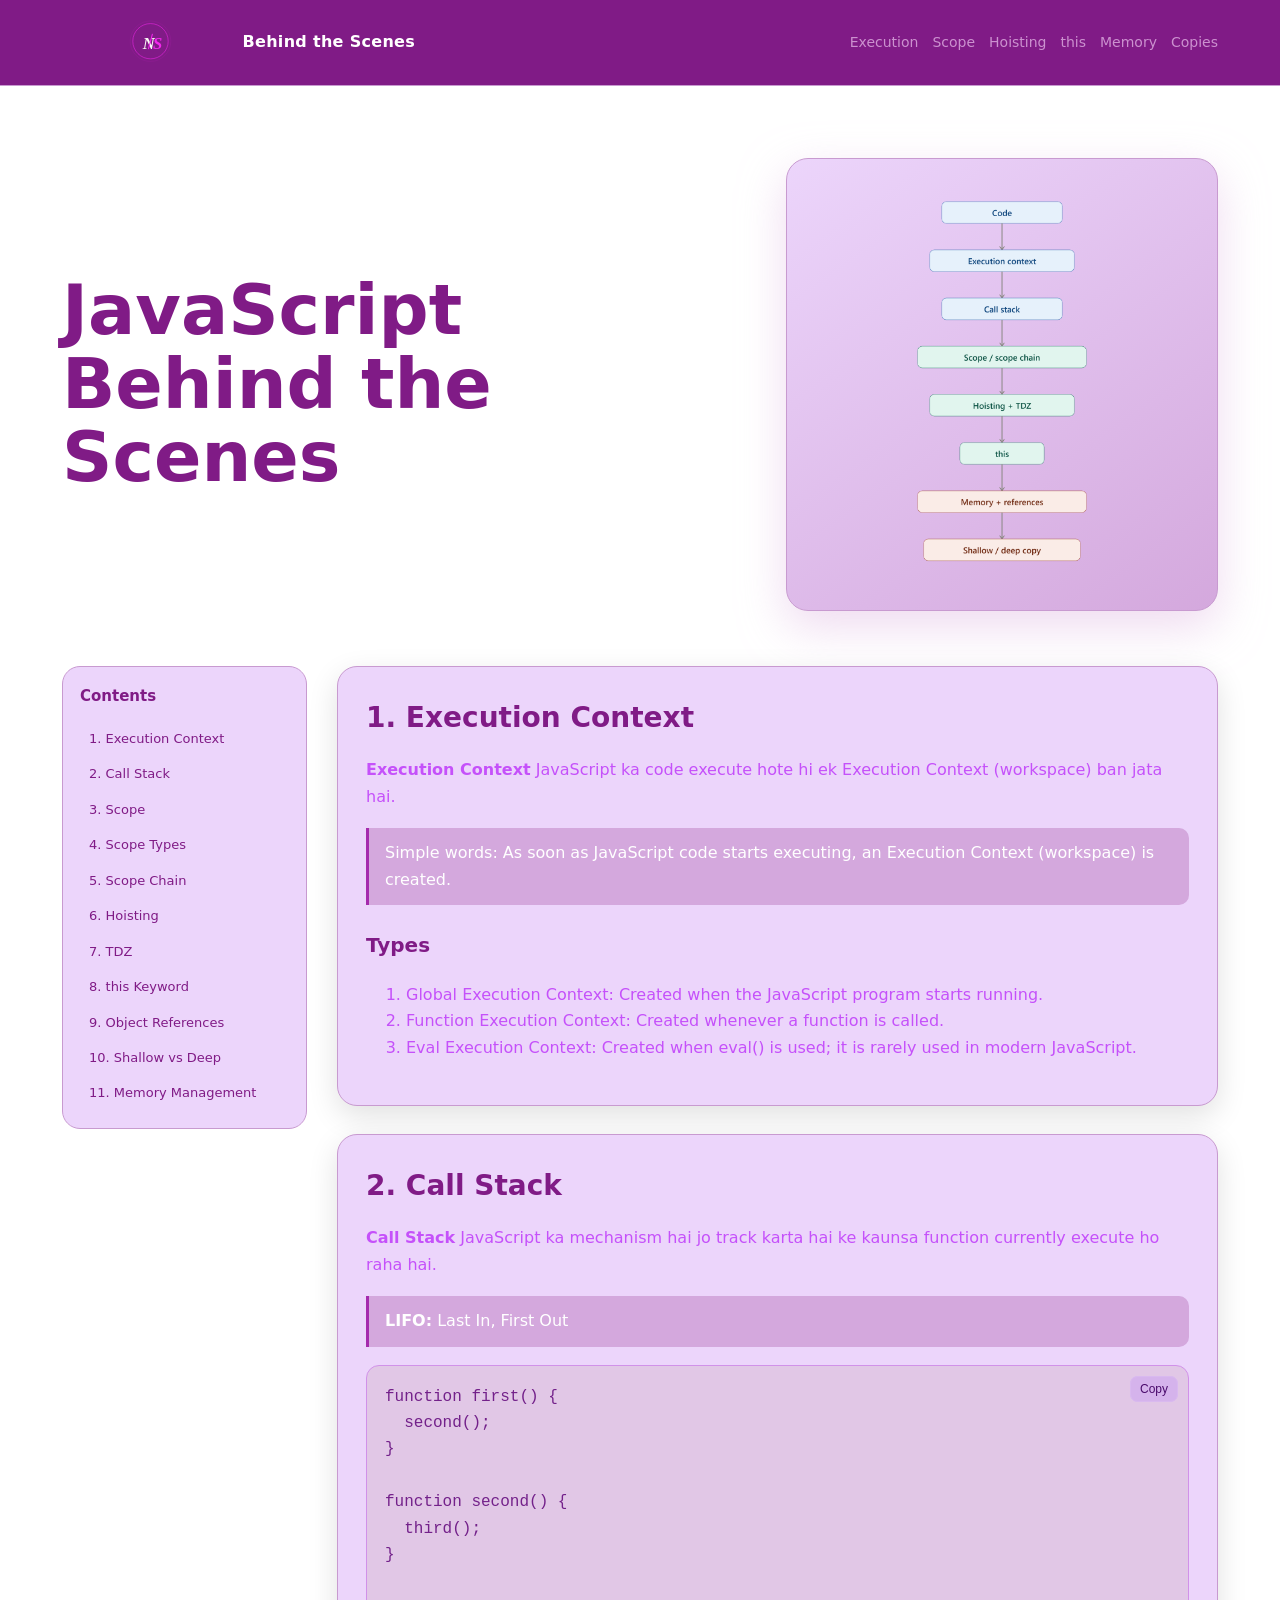
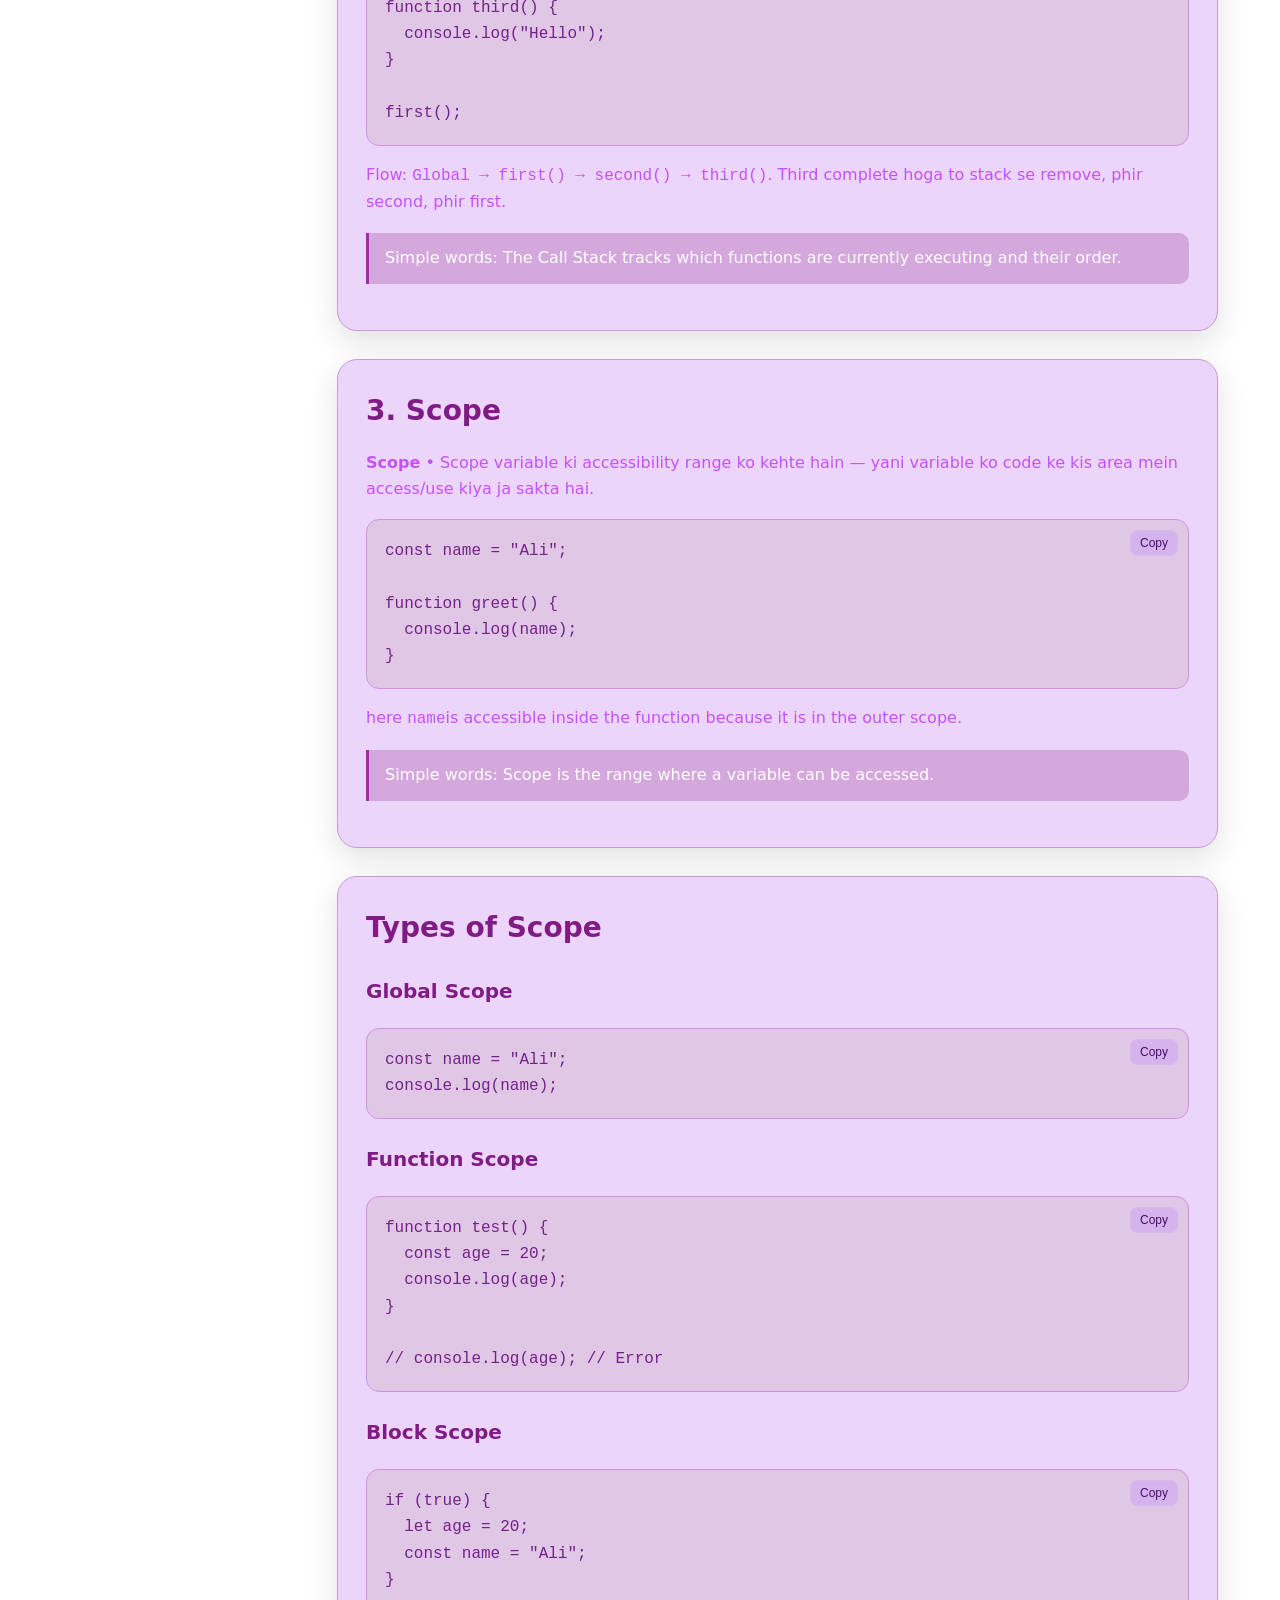
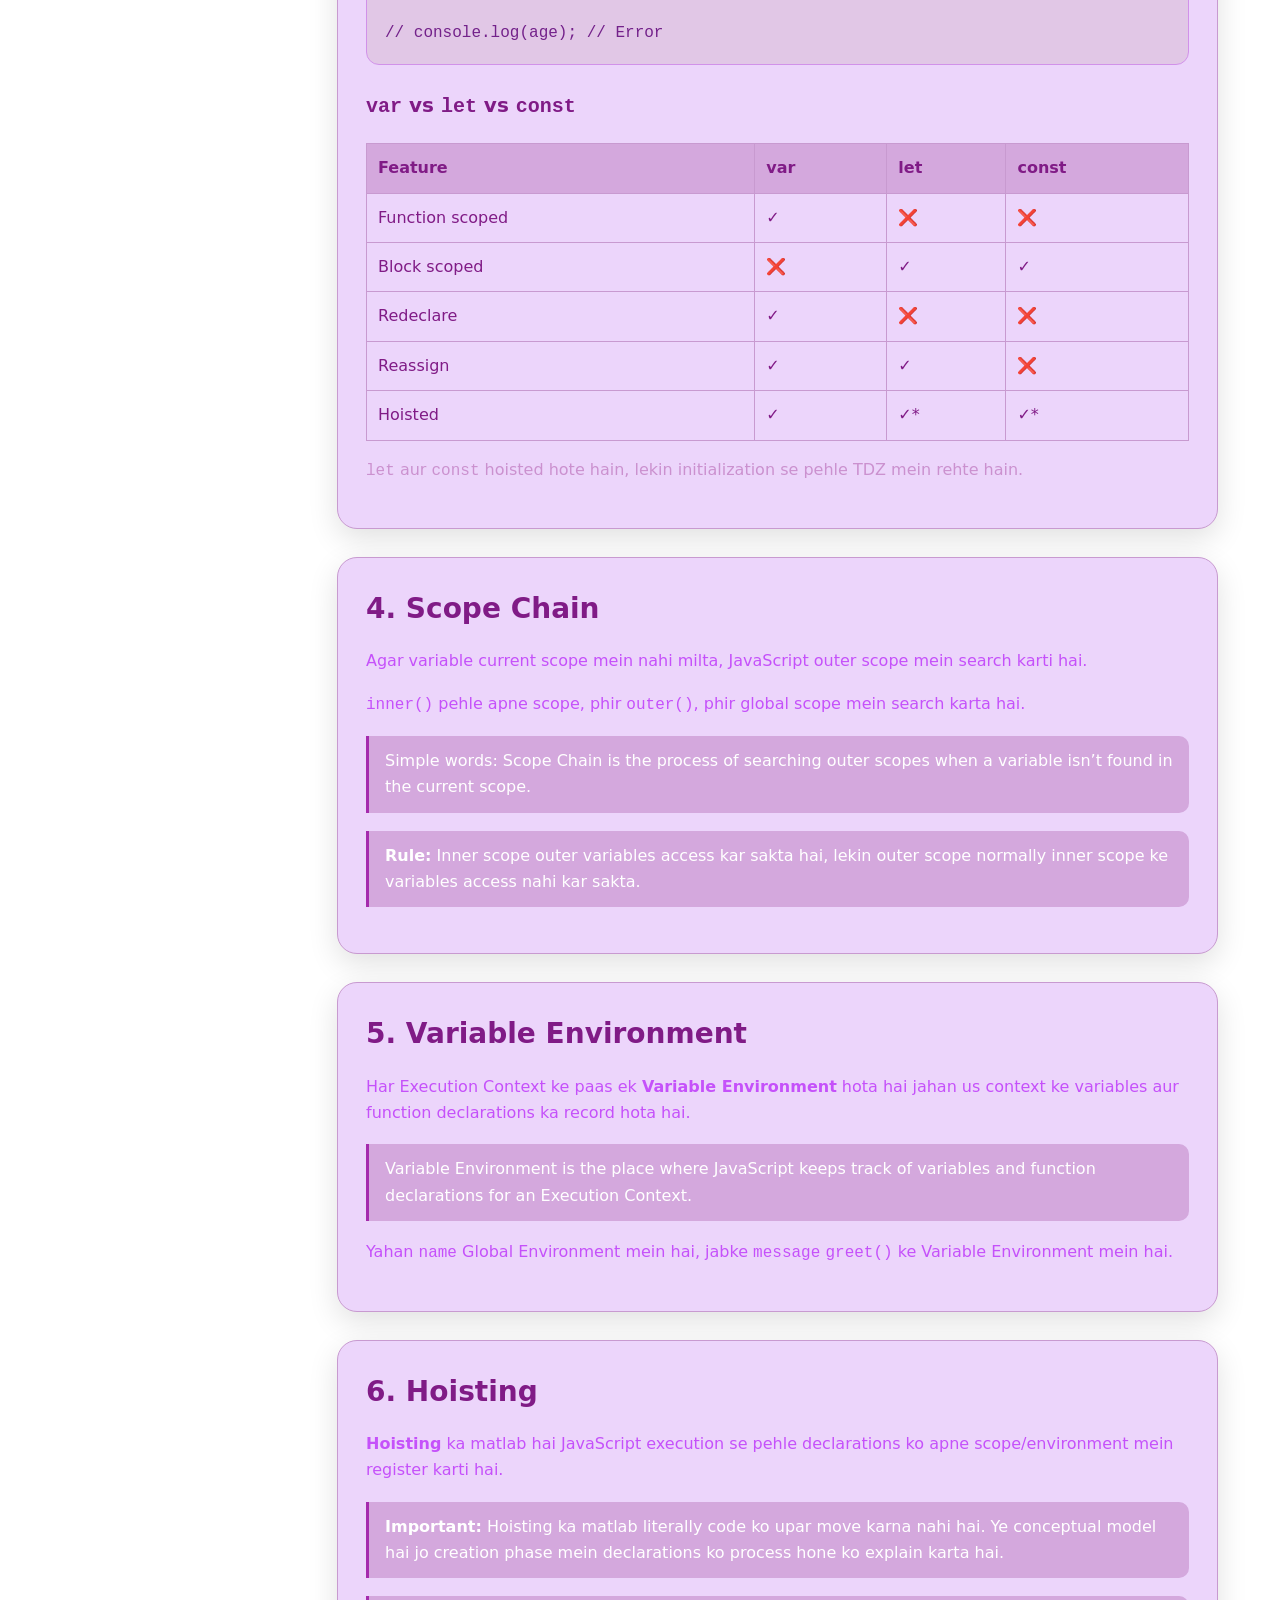
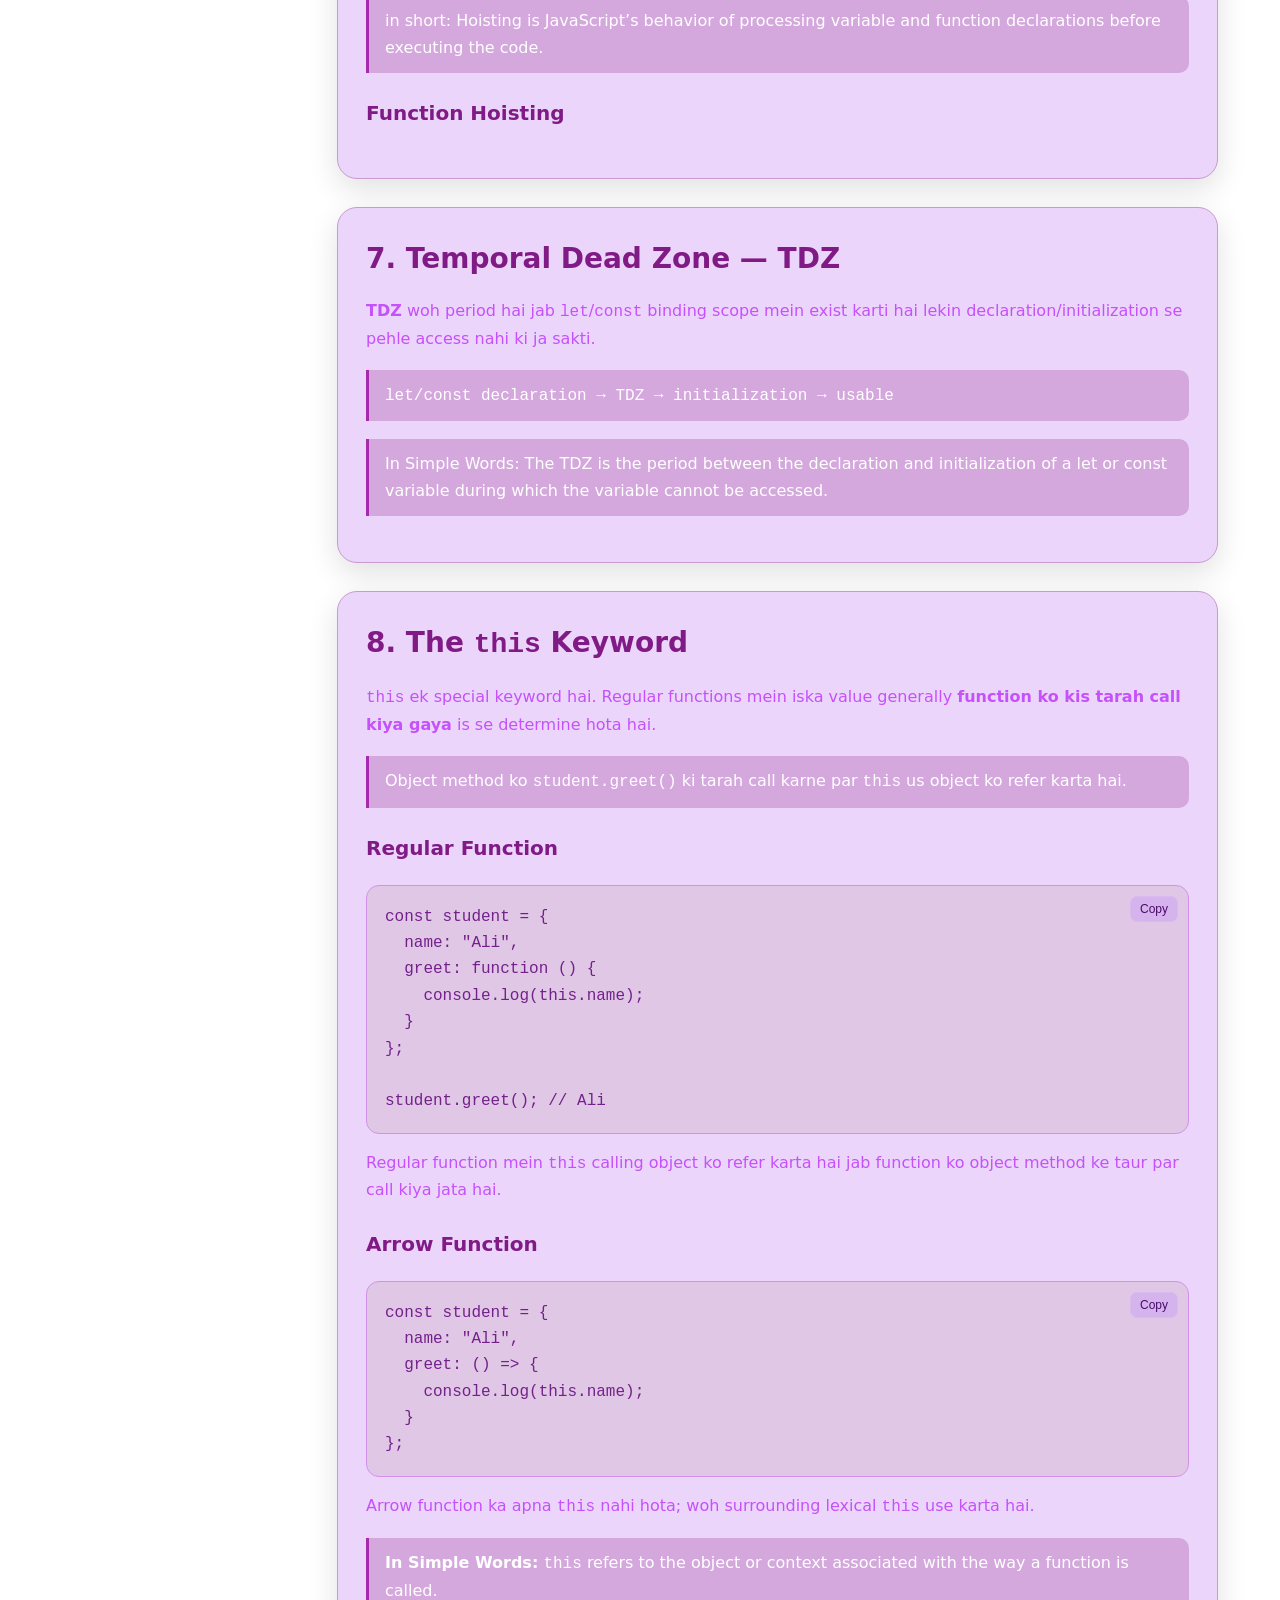
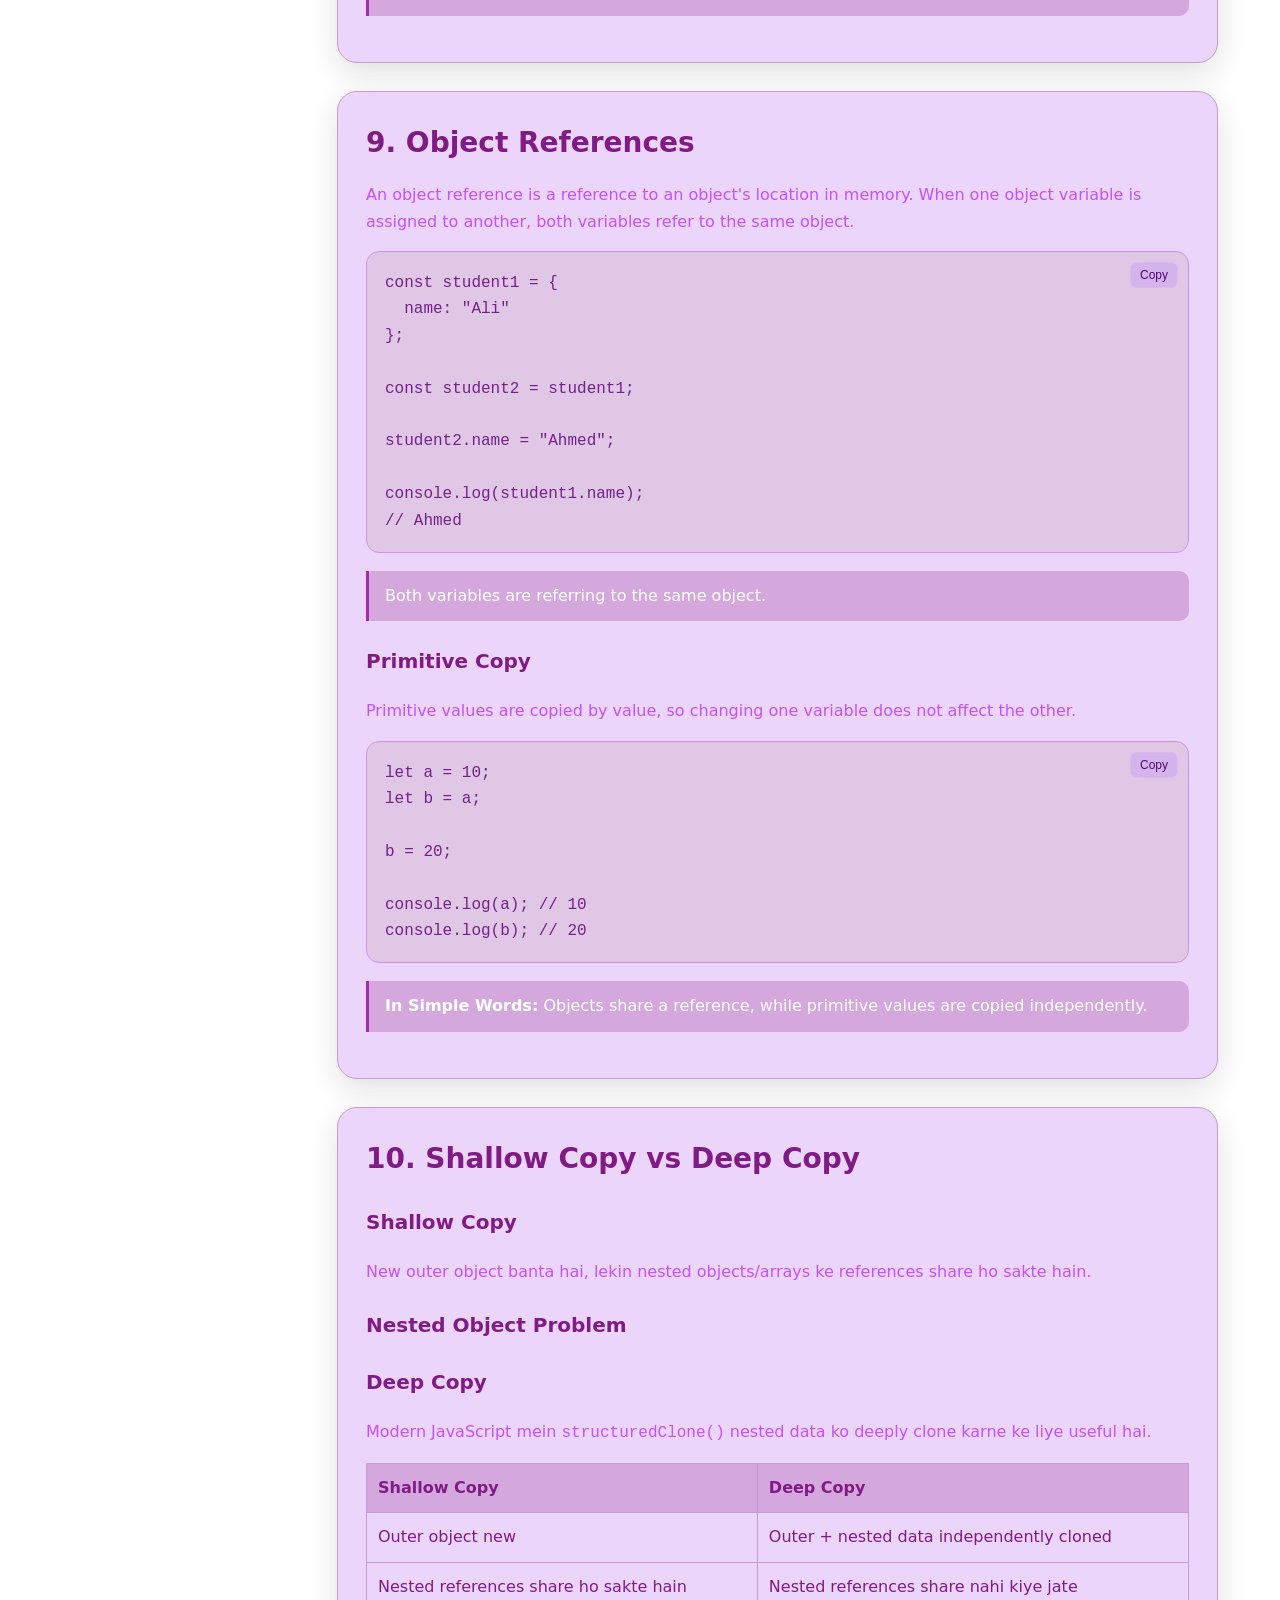
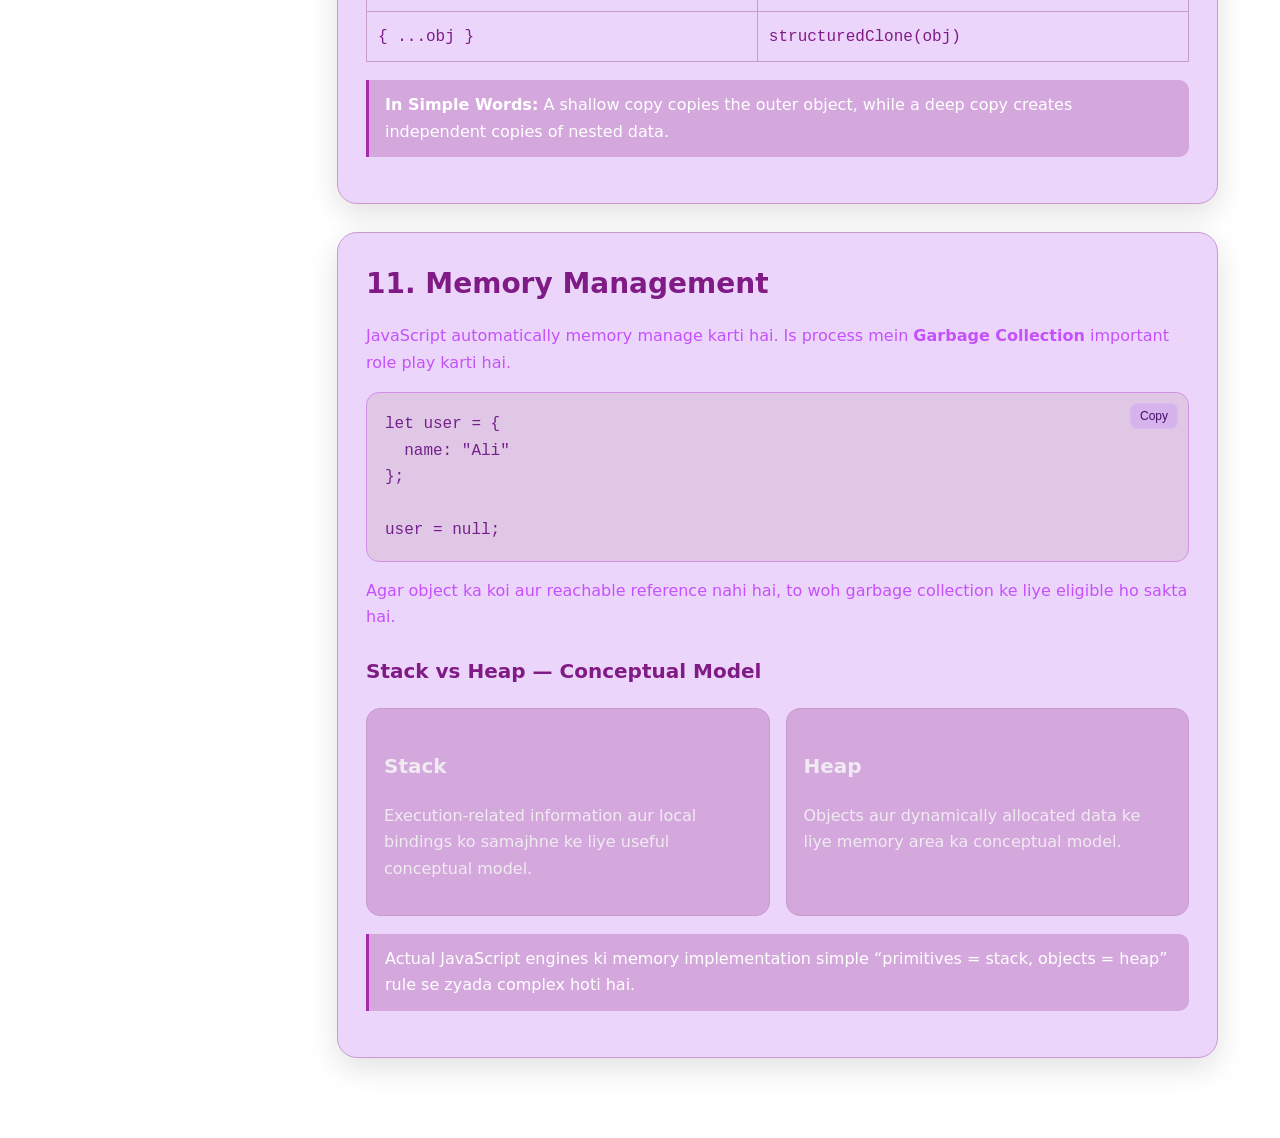
==== commit 1df7e830: "color changed" ====
--- a/Beind_the_scene.html
+++ b/Beind_the_scene.html
@@ -23,86 +23,47 @@
 <main>
 <div class="hero">
   <div>
-    <span class="badge">Basic → Intermediate → Advanced</span>
+    <!-- <span class="badge">Basic → Intermediate → Advanced</span> -->
     <h1>JavaScript<br>Behind the Scenes</h1>
-    <p>Execution Contexts, Call Stack, Scope Chain, Hoisting, TDZ, <code>this</code>, Functions, Memory Management aur Object References — easy Roman Urdu + English notes.</p>
+    <!-- <p>Execution Contexts, Call Stack, Scope Chain, Hoisting, TDZ, <code>this</code>, Functions, Memory Management aur Object References — easy Roman Urdu + English notes.</p> -->
   </div>
   <div class="hero-card">
-    <div class="flow">Code
- ↓
-Execution Context
- ↓
-Call Stack
- ↓
-Scope / Scope Chain
- ↓
-Hoisting + TDZ
- ↓
-this
- ↓
-Memory + References
- ↓
-Shallow / Deep Copy</div>
+    <div class="flow">
+      <img style="height: 400px;" src="image/js_execution_flow_compact.png" alt=""> 
+</div>
   </div>
 </div>
 
 <div class="layout">
 <aside>
-<h3>📚 Contents</h3>
+<h3> Contents</h3>
 <a href="#execution">1. Execution Context</a>
-<a href="#global">2. Global Context</a>
-<a href="#phases">3. Two Phases</a>
-<a href="#stack">4. Call Stack</a>
-<a href="#scope">5. Scope</a>
-<a href="#scope-types">6. Scope Types</a>
-<a href="#scopechain">7. Scope Chain</a>
-<a href="#lexical">8. Lexical Scoping</a>
-<a href="#hoisting">9. Hoisting</a>
-<a href="#tdz">10. TDZ</a>
-<a href="#this">11. this Keyword</a>
-<a href="#functions">12. Regular vs Arrow</a>
-<a href="#primitives">13. Primitives</a>
-<a href="#references">14. References</a>
-<a href="#copy">15. Shallow vs Deep</a>
-<a href="#memory">16. Memory Management</a>
-<a href="#flow">17. Complete Flow</a>
-<a href="#revision">18. Revision</a>
+<a href="#stack">2. Call Stack</a>
+<a href="#scope">3. Scope</a>
+<a href="#scope-types">4. Scope Types</a>
+<a href="#scopechain">5. Scope Chain</a>
+<a href="#hoisting">6. Hoisting</a>
+<a href="#tdz">7. TDZ</a>
+<a href="#this">8. this Keyword</a>
+<a href="#references">9. Object References</a>
+<a href="#copy">10. Shallow vs Deep</a>
+<a href="#memory">11. Memory Management</a>
 </aside>
 
 <div>
 <section id="execution">
 <h2>1. Execution Context</h2>
-<p><b>Execution Context</b> ek environment hota hai jahan JavaScript code ko execute/run kiya jata hai.</p>
-<div class="note">Simple words: JavaScript jab code run karti hai, to variables, functions aur code ko manage karne ke liye ek environment create hota hai. Isay Execution Context kehte hain.</div>
+<p><b>Execution Context</b> JavaScript ka code execute hote hi ek Execution Context (workspace) ban jata hai.</p>
+<div class="note">Simple words: As soon as JavaScript code starts executing, an Execution Context (workspace) is created.</div>
 <h3>Types</h3>
-<ol><li>Global Execution Context</li><li>Function Execution Context</li><li>Eval Execution Context — rarely used</li></ol>
-</section>
-
-<section id="global">
-<h2>2. Global Execution Context</h2>
-<p>Jab JavaScript script run hoti hai, sabse pehle <b>Global Execution Context</b> create hota hai.</p>
-<pre><button class="copy">Copy</button><code>const name = "Ali";
-
-function greet() {
-  console.log("Hello");
-}
-
-greet();</code></pre>
-<div class="note"><b>Important:</b> Global Execution Context sabse pehle create hota hai.</div>
-</section>
-
-<section id="phases">
-<h2>3. Execution Context ke 2 Phases</h2>
-<div class="grid">
-<div class="mini"><h3>Phase 1 — Creation</h3><p>JavaScript environment prepare karti hai. Variables/functions register hote hain, scope-related information set hoti hai aur <code>this</code> ki value determine hoti hai.</p></div>
-<div class="mini"><h3>Phase 2 — Execution</h3><p>Ab actual code execute hota hai aur assignments/function calls perform hote hain.</p></div>
-</div>
-<pre><button class="copy">Copy</button><code>let age = 20;
-console.log(age);</code></pre>
+<ol>
+  <li>Global Execution Context: Created when the JavaScript program starts running.</li>
+  <li>Function Execution Context: Created whenever a function is called.</li>
+  <li>Eval Execution Context: Created when eval() is used; it is rarely used in modern JavaScript.</li></ol>
 </section>
 
 <section id="stack">
-<h2>4. Call Stack</h2>
+<h2>2. Call Stack</h2>
 <p><b>Call Stack</b> JavaScript ka mechanism hai jo track karta hai ke kaunsa function currently execute ho raha hai.</p>
 <div class="note"><b>LIFO:</b> Last In, First Out</div>
 <pre><button class="copy">Copy</button><code>function first() {
@@ -119,27 +80,24 @@
 
 first();</code></pre>
 <p>Flow: <code>Global → first() → second() → third()</code>. Third complete hoga to stack se remove, phir second, phir first.</p>
-<h3>Stack Overflow</h3>
-<pre><button class="copy">Copy</button><code>function test() {
-  test();
-}
-test();</code></pre>
-<p>Infinite recursive calls eventually <b>Maximum call stack size exceeded</b> error de sakti hain.</p>
+<div class="note">Simple words: The Call Stack tracks which functions are currently executing and their order.</div>
 </section>
 
 <section id="scope">
-<h2>5. Scope</h2>
-<p><b>Scope</b> ka matlab hai code ke kis part mein koi variable accessible hai.</p>
+<h2>3. Scope</h2>
+<p><b>Scope</b> •	Scope variable ki accessibility range ko kehte hain — yani variable ko code ke kis area mein access/use kiya ja sakta hai.</p>
 <pre><button class="copy">Copy</button><code>const name = "Ali";
 
 function greet() {
   console.log(name);
 }</code></pre>
-<p>Yahan <code>name</code> function ke andar accessible hai kyunki woh outer scope mein hai.</p>
+<p>here <code>name</code>is accessible inside the function because it is in the outer scope.</p>
+<div class="note">Simple words: Scope is the range where a variable can be accessed.</div>
+
 </section>
 
 <section id="scope-types">
-<h2>6. Types of Scope</h2>
+<h2> Types of Scope</h2>
 <h3>Global Scope</h3>
 <pre><button class="copy">Copy</button><code>const name = "Ali";
 console.log(name);</code></pre>
@@ -157,20 +115,21 @@
 }
 
 // console.log(age); // Error</code></pre>
+
 <h3><code>var</code> vs <code>let</code> vs <code>const</code></h3>
 <table><tr><th>Feature</th><th>var</th><th>let</th><th>const</th></tr>
-<tr><td>Function scoped</td><td>✅</td><td>❌</td><td>❌</td></tr>
-<tr><td>Block scoped</td><td>❌</td><td>✅</td><td>✅</td></tr>
-<tr><td>Redeclare</td><td>✅</td><td>❌</td><td>❌</td></tr>
-<tr><td>Reassign</td><td>✅</td><td>✅</td><td>❌</td></tr>
-<tr><td>Hoisted</td><td>✅</td><td>✅*</td><td>✅*</td></tr></table>
-<p class="muted">* <code>let</code> aur <code>const</code> hoisted hote hain, lekin initialization se pehle TDZ mein rehte hain.</p>
+<tr><td>Function scoped</td><td>✓</td><td>❌</td><td>❌</td></tr>
+<tr><td>Block scoped</td><td>❌</td><td>✓</td><td>✓</td></tr>
+<tr><td>Redeclare</td><td>✓</td><td>❌</td><td>❌</td></tr>
+<tr><td>Reassign</td><td>✓</td><td>✓</td><td>❌</td></tr>
+<tr><td>Hoisted</td><td>✓</td><td>✓*</td><td>✓*</td></tr></table>
+<p class="muted"> <code>let</code> aur <code>const</code> hoisted hote hain, lekin initialization se pehle TDZ mein rehte hain.</p>
 </section>
 
 <section id="scopechain">
-<h2>7. Scope Chain</h2>
+<h2>4. Scope Chain</h2>
 <p>Agar variable current scope mein nahi milta, JavaScript outer scope mein search karti hai.</p>
-<pre><button class="copy">Copy</button><code>const country = "Pakistan";
+<!-- <pre><button class="copy">Copy</button><code>const country = "Pakistan";
 
 function outer() {
   const city = "Karachi";
@@ -186,68 +145,88 @@
   inner();
 }
 
-outer();</code></pre>
+outer();</code></pre> -->
 <p><code>inner()</code> pehle apne scope, phir <code>outer()</code>, phir global scope mein search karta hai.</p>
+<div class="note">Simple words: Scope Chain is the process of searching outer scopes when a variable isn’t found in the current scope.</div>
+
 <div class="note"><b>Rule:</b> Inner scope outer variables access kar sakta hai, lekin outer scope normally inner scope ke variables access nahi kar sakta.</div>
 </section>
 
-<section id="lexical">
-<h2>8. Lexical Scoping</h2>
-<p>JavaScript <b>lexically scoped</b> language hai.</p>
-<p>Function ko variables ka access uski <b>code mein position</b> se determine hota hai, na ke function ko kahan se call kiya gaya.</p>
-<pre><button class="copy">Copy</button><code>const name = "Ali";
+<!-- //variable-environment -->
+<section id="variable-environment">
+  <h2>5. Variable Environment</h2>
+
+  <p>
+    Har Execution Context ke paas ek <b>Variable Environment</b> hota hai
+    jahan us context ke variables aur function declarations ka record hota hai.
+  </p>
+
+  <!-- <pre><button class="copy">Copy</button><code>const name = "Ali";
 
 function greet() {
+  const message = "Hello";
   console.log(name);
-}</code></pre>
-</section>
-
+  console.log(message);
+}</code></pre> -->
+<div class="note">Variable Environment is the place where JavaScript keeps track of variables and function declarations for an Execution Context.</div>
+  <p>
+    Yahan <code>name</code> Global Environment mein hai, jabke
+    <code>message</code> <code>greet()</code> ke Variable Environment mein hai.
+  </p>
+</section>
+
+<!-- hoisting -->
 <section id="hoisting">
-<h2>9. Hoisting</h2>
+<h2>6. Hoisting</h2>
 <p><b>Hoisting</b> ka matlab hai JavaScript execution se pehle declarations ko apne scope/environment mein register karti hai.</p>
-<pre><button class="copy">Copy</button><code>console.log(x);
+<!-- <pre><button class="copy">Copy</button><code>console.log(x);
 var x = 10;
 
-// Output: undefined</code></pre>
+// Output: undefined</code></pre> -->
 <div class="note"><b>Important:</b> Hoisting ka matlab literally code ko upar move karna nahi hai. Ye conceptual model hai jo creation phase mein declarations ko process hone ko explain karta hai.</div>
+
+<div class="note">in short: Hoisting is JavaScript’s behavior of processing variable and function declarations before executing the code.</div>
 <h3>Function Hoisting</h3>
-<pre><button class="copy">Copy</button><code>greet();
+<!-- <pre><button class="copy">Copy</button><code>greet();
 
 function greet() {
   console.log("Hello");
 }
 
-// Output: Hello</code></pre>
-</section>
-
+// Output: Hello</code></pre> -->
+</section>
+
+<!-- //TDZ -->
 <section id="tdz">
-<h2>10. Temporal Dead Zone — TDZ</h2>
+<h2>7. Temporal Dead Zone — TDZ</h2>
 <p><b>TDZ</b> woh period hai jab <code>let</code>/<code>const</code> binding scope mein exist karti hai lekin declaration/initialization se pehle access nahi ki ja sakti.</p>
-<pre><button class="copy">Copy</button><code>console.log(age);
+<!-- <pre><button class="copy">Copy</button><code>console.log(age);
 
 let age = 20;
 
-// ReferenceError</code></pre>
+// ReferenceError</code></pre> -->
 <div class="note"><code>let/const declaration → TDZ → initialization → usable</code></div>
-</section>
-
+<div class="note">In Simple Words: The TDZ is the period between the declaration and initialization of a let or const variable during which the variable cannot be accessed.</div>
+
+</section>
+
+<!-- //this -->
 <section id="this">
-<h2>11. The <code>this</code> Keyword</h2>
-<p><code>this</code> ek special keyword hai. Regular functions mein iska value generally <b>function ko kis tarah call kiya gaya</b> is se determine hota hai.</p>
-<pre><button class="copy">Copy</button><code>const student = {
-  name: "Ali",
-
-  greet() {
-    console.log(this.name);
-  }
-};
-
-student.greet();
-
-// Output: Ali</code></pre>
-<div class="note">Object method ko <code>student.greet()</code> ki tarah call karne par method ke andar <code>this</code> us object ko refer karta hai.</div>
-<h3>Regular Function</h3>
-<pre><button class="copy">Copy</button><code>const student = {
+  <h2>8. The <code>this</code> Keyword</h2>
+
+  <p>
+    <code>this</code> ek special keyword hai. Regular functions mein iska value generally
+    <b>function ko kis tarah call kiya gaya</b> is se determine hota hai.
+  </p>
+
+  <div class="note">
+    Object method ko <code>student.greet()</code> ki tarah call karne par
+    <code>this</code> us object ko refer karta hai.
+  </div>
+
+  <h3>Regular Function</h3>
+
+  <pre><button class="copy">Copy</button><code>const student = {
   name: "Ali",
   greet: function () {
     console.log(this.name);
@@ -255,17 +234,33 @@
 };
 
 student.greet(); // Ali</code></pre>
-<h3>Arrow Function</h3>
-<pre><button class="copy">Copy</button><code>const student = {
+
+  <p>
+    Regular function mein <code>this</code> calling object ko refer karta hai jab
+    function ko object method ke taur par call kiya jata hai.
+  </p>
+
+  <h3>Arrow Function</h3>
+
+  <pre><button class="copy">Copy</button><code>const student = {
   name: "Ali",
   greet: () => {
     console.log(this.name);
   }
 };</code></pre>
-<p>Arrow function ka apna <code>this</code> nahi hota; woh surrounding lexical <code>this</code> use karta hai.</p>
-</section>
-
-<section id="functions">
+
+  <p>
+    Arrow function ka apna <code>this</code> nahi hota; woh surrounding lexical
+    <code>this</code> use karta hai.
+  </p>
+
+  <div class="note">
+    <b>In Simple Words:</b> <code>this</code> refers to the object or context
+    associated with the way a function is called.
+  </div>
+</section>
+
+<!-- <section id="functions">
 <h2>12. Regular Functions vs Arrow Functions</h2>
 <table><tr><th>Regular Function</th><th>Arrow Function</th></tr>
 <tr><td>Apna <code>this</code> ho sakta hai</td><td>Apna <code>this</code> nahi hota</td></tr>
@@ -282,8 +277,8 @@
 let name = "Ali";
 let isStudent = true;</code></pre>
 <p>Primitive values immutable hote hain.</p>
-</section>
-
+</section> -->
+<!-- 
 <section id="references">
 <h2>14. Object References</h2>
 <p>Objects reference values hote hain. Assignment se same object ka reference share ho sakta hai.</p>
@@ -306,13 +301,60 @@
 
 console.log(a); // 10
 console.log(b); // 20</code></pre>
+
+  <div class="note">
+    <b>In Simple Words:</b> An object reference is a reference to an object’s location in memory, and assigning one object variable to another copies the reference, not the object
+  </div>
+</section> -->
+
+<section id="references">
+<h2>9. Object References</h2>
+
+<p>
+  An object reference is a reference to an object's location in memory.
+  When one object variable is assigned to another, both variables refer to the same object.
+</p>
+
+<pre><button class="copy">Copy</button><code>const student1 = {
+  name: "Ali"
+};
+
+const student2 = student1;
+
+student2.name = "Ahmed";
+
+console.log(student1.name);
+// Ahmed</code></pre>
+
+<div class="note">
+  Both variables are referring to the same object.
+</div>
+
+<h3>Primitive Copy</h3>
+
+<p>
+  Primitive values are copied by value, so changing one variable does not affect the other.
+</p>
+
+<pre><button class="copy">Copy</button><code>let a = 10;
+let b = a;
+
+b = 20;
+
+console.log(a); // 10
+console.log(b); // 20</code></pre>
+
+<div class="note">
+  <b>In Simple Words:</b> Objects share a reference, while primitive values are copied independently.
+</div>
+
 </section>
 
 <section id="copy">
-<h2>15. Shallow Copy vs Deep Copy</h2>
+<h2>10. Shallow Copy vs Deep Copy</h2>
 <h3>Shallow Copy</h3>
 <p>New outer object banta hai, lekin nested objects/arrays ke references share ho sakte hain.</p>
-<pre><button class="copy">Copy</button><code>const user1 = {
+<!-- <pre><button class="copy">Copy</button><code>const user1 = {
   name: "Ali",
   age: 20
 };
@@ -322,9 +364,9 @@
 user2.name = "Ahmed";
 
 console.log(user1.name);
-// Ali</code></pre>
+// Ali</code></pre> -->
 <h3>Nested Object Problem</h3>
-<pre><button class="copy">Copy</button><code>const user1 = {
+<!-- <pre><button class="copy">Copy</button><code>const user1 = {
   name: "Ali",
   address: {
     city: "Karachi"
@@ -336,23 +378,27 @@
 user2.address.city = "Lahore";
 
 console.log(user1.address.city);
-// Lahore</code></pre>
+// Lahore</code></pre> -->
 <h3>Deep Copy</h3>
 <p>Modern JavaScript mein <code>structuredClone()</code> nested data ko deeply clone karne ke liye useful hai.</p>
-<pre><button class="copy">Copy</button><code>const user2 = structuredClone(user1);
+<!-- <pre><button class="copy">Copy</button><code>const user2 = structuredClone(user1);
 
 user2.address.city = "Lahore";
 
 console.log(user1.address.city);
-// Karachi</code></pre>
+// Karachi</code></pre> -->
 <table><tr><th>Shallow Copy</th><th>Deep Copy</th></tr>
 <tr><td>Outer object new</td><td>Outer + nested data independently cloned</td></tr>
 <tr><td>Nested references share ho sakte hain</td><td>Nested references share nahi kiye jate</td></tr>
 <tr><td><code>{ ...obj }</code></td><td><code>structuredClone(obj)</code></td></tr></table>
+<div class="note">
+  <b>In Simple Words:</b> A shallow copy copies the outer object, while a deep copy creates independent copies of nested data.
+</div>
+
 </section>
 
 <section id="memory">
-<h2>16. Memory Management</h2>
+<h2>11. Memory Management</h2>
 <p>JavaScript automatically memory manage karti hai. Is process mein <b>Garbage Collection</b> important role play karti hai.</p>
 <pre><button class="copy">Copy</button><code>let user = {
   name: "Ali"
@@ -368,64 +414,10 @@
 <div class="note">Actual JavaScript engines ki memory implementation simple “primitives = stack, objects = heap” rule se zyada complex hoti hai.</div>
 </section>
 
-<section id="flow">
-<h2>17. Complete Flow — Sab Concepts Ek Sath</h2>
-<pre><button class="copy">Copy</button><code>const name = "Ali";
-
-function greet() {
-  const message = `Hello ${name}`;
-
-  function sayHello() {
-    console.log(message);
-  }
-
-  sayHello();
-}
-
-greet();</code></pre>
-<ol>
-<li>Global Execution Context create hota hai.</li>
-<li><code>name</code> aur <code>greet</code> environment mein register hote hain.</li>
-<li>Global code execute hota hai.</li>
-<li><code>greet()</code> call hota hai.</li>
-<li>Function Execution Context create hota hai.</li>
-<li><code>message</code> create hota hai.</li>
-<li><code>sayHello()</code> call hota hai.</li>
-<li>Naya execution context create hota hai.</li>
-<li><code>sayHello()</code> scope chain se <code>message</code> access karta hai.</li>
-<li><code>console.log()</code> execute hota hai.</li>
-<li><code>sayHello()</code> stack se remove hota hai.</li>
-<li><code>greet()</code> stack se remove hota hai.</li>
-</ol>
-</section>
-
-<section id="revision">
-<h2>18. ⭐ Quick Revision</h2>
-<div class="grid">
-<div class="mini"><b>Execution Context</b><p>Code execute karne ka environment.</p></div>
-<div class="mini"><b>Call Stack</b><p>Function execution track karta hai; LIFO.</p></div>
-<div class="mini"><b>Scope</b><p>Variable ki accessibility ka area.</p></div>
-<div class="mini"><b>Scope Chain</b><p>Variable na mile to outer scopes mein search.</p></div>
-<div class="mini"><b>Hoisting</b><p>Declarations execution se pehle register/process hoti hain.</p></div>
-<div class="mini"><b>TDZ</b><p><code>let/const</code> declaration se initialization tak inaccessible period.</p></div>
-<div class="mini"><b>this</b><p>Regular function mein call-site/context ke mutabiq value determine hoti hai.</p></div>
-<div class="mini"><b>Reference</b><p>Object variable ka object ko refer karna.</p></div>
-<div class="mini"><b>Shallow Copy</b><p>Outer copy; nested references share ho sakte hain.</p></div>
-<div class="mini"><b>Deep Copy</b><p>Nested data bhi independently clone.</p></div>
-</div>
-
-<h3>🧠 Mini Quiz</h3>
-<div class="quiz">
-<button onclick="showAnswer(this,'undefined')">1. var x = 10 se pehle console.log(x) ka output?</button>
-<button onclick="showAnswer(this,'ReferenceError')">2. let age = 20 se pehle age access karne par?</button>
-<button onclick="showAnswer(this,'Ahmed')">3. const b = a object reference ke baad b.name change karne se a.name?</button>
-<button onclick="showAnswer(this,'LIFO')">4. Call Stack ka principle?</button>
-</div>
-</section>
 </div>
 </div>
 </main>
-<footer>Built as a study website for JavaScript Behind the Scenes • Basic → Advanced</footer>
+
 
 <script>
 document.querySelectorAll('.copy').forEach(btn=>{
--- a/style.css
+++ b/style.css
@@ -1,14 +1,18 @@
 :root {
-    --bg: #0b1020;
-    --panel: #121a2d;
-    --panel2: #18233b;
-    --text: #edf2ff;
-    --muted: #aeb9d2;
-    --accent: #7c9cff;
-    --accent2: #62e6c4;
-    --border: #263453;
-    --code: #080c16;
-    --shadow: 0 16px 45px rgba(0, 0, 0, .25);
+    --bg: #ffffff;
+    --panel: #ecd5fb;
+    --panel2: #d4a8dd;
+
+    --text: #801b86;
+    --muted: #cb91cf;
+
+    --accent: #801b86;
+    --accent2: #a52aad;
+
+    --border: #c89ad0;
+    --code: #e1c7e6;
+
+    --shadow: 0 16px 45px rgba(229, 195, 230, 0.6);
 }
 
 * {
@@ -16,7 +20,7 @@
 }
 
 html {
-    scroll-behavior: smooth
+    scroll-behavior: auto;
 }
 
 body {
@@ -36,11 +40,12 @@
     position: sticky;
     top: 0;
     z-index: 20;
-    background: rgba(11, 16, 32, .88);
+    background: var(--accent);
+    box-shadow: var(--border);
     backdrop-filter: blur(14px);
-    border-bottom: 1px solid var(--border)
-}
-
+    border-bottom: 1px solid var(--border);
+    
+}
 .nav {
     max-width: 1200px;
     margin: auto;
@@ -51,25 +56,19 @@
     gap: 20px
 }
 
-/* .logo {
-    font-weight: 500;
-    letter-spacing: .3px;
-    display: flex;
-    width: 4rem;
-    background-color: antiquewhite;
-} */
 .logo {
-    font-weight: 500;
+    font-weight: 700;
     letter-spacing: .3px;
     display: flex;
     align-items: center;
     gap: 4px;
     white-space: nowrap;
     width: auto;
+    color: var(--text);
 }
 
 .logo span {
-    color: var(--accent2)
+    color: var(--bg);
 }
 
 .navlinks {
@@ -84,7 +83,7 @@
 }
 
 .navlinks a:hover {
-    color: var(--text)
+    color: var(--bg)
 }
 
 .hero {
@@ -122,7 +121,7 @@
 .hero-card {
     background: linear-gradient(145deg, var(--panel), var(--panel2));
     border: 1px solid var(--border);
-    padding: 25px;
+    padding: 10px;
     border-radius: 22px;
     box-shadow: var(--shadow)
 }
@@ -140,7 +139,7 @@
     padding: 10px 22px 70px;
     display: grid;
     grid-template-columns: 245px 1fr;
-    gap: 30px
+    gap: 30px;
 }
 
 aside {
@@ -161,9 +160,10 @@
 aside a {
     display: block;
     padding: 7px 9px;
-    color: var(--muted);
+    color: var(--text);
     font-size: 13px;
     border-radius: 8px
+
 }
 
 aside a:hover {
@@ -193,7 +193,7 @@
 
 p,
 li {
-    color: #d6def1
+    color: #c551fa
 }
 
 .muted {
@@ -203,7 +203,8 @@
 .note {
     border-left: 3px solid var(--accent2);
     padding: 12px 16px;
-    background: rgba(98, 230, 196, .05);
+    background: var(--panel2);
+    color: var(--bg);
     margin: 18px 0;
     border-radius: 0 10px 10px 0
 }
@@ -215,20 +216,20 @@
 pre {
     position: relative;
     background: var(--code);
-    border: 1px solid #1d2941;
+    border: 1px solid #d191e9;
     border-radius: 13px;
     padding: 18px;
     overflow: auto;
-    color: #dce7ff
+    color: #73218a
 }
 
 .copy {
     position: absolute;
     right: 10px;
     top: 10px;
-    border: 1px solid #30405f;
-    background: #131d31;
-    color: #dce7ff;
+    border: 1px solid #d9b9ef;
+    background: #d5b3ec;
+    color: #4a0b6c;
     border-radius: 7px;
     padding: 5px 9px;
     cursor: pointer;
@@ -262,7 +263,12 @@
     background: var(--panel2);
     border: 1px solid var(--border);
     border-radius: 14px;
-    padding: 17px
+    padding: 17px;
+    color: #f0eaf1;
+}
+
+.mini p{
+    color: #f0eaf1;
 }
 
 .quiz {
